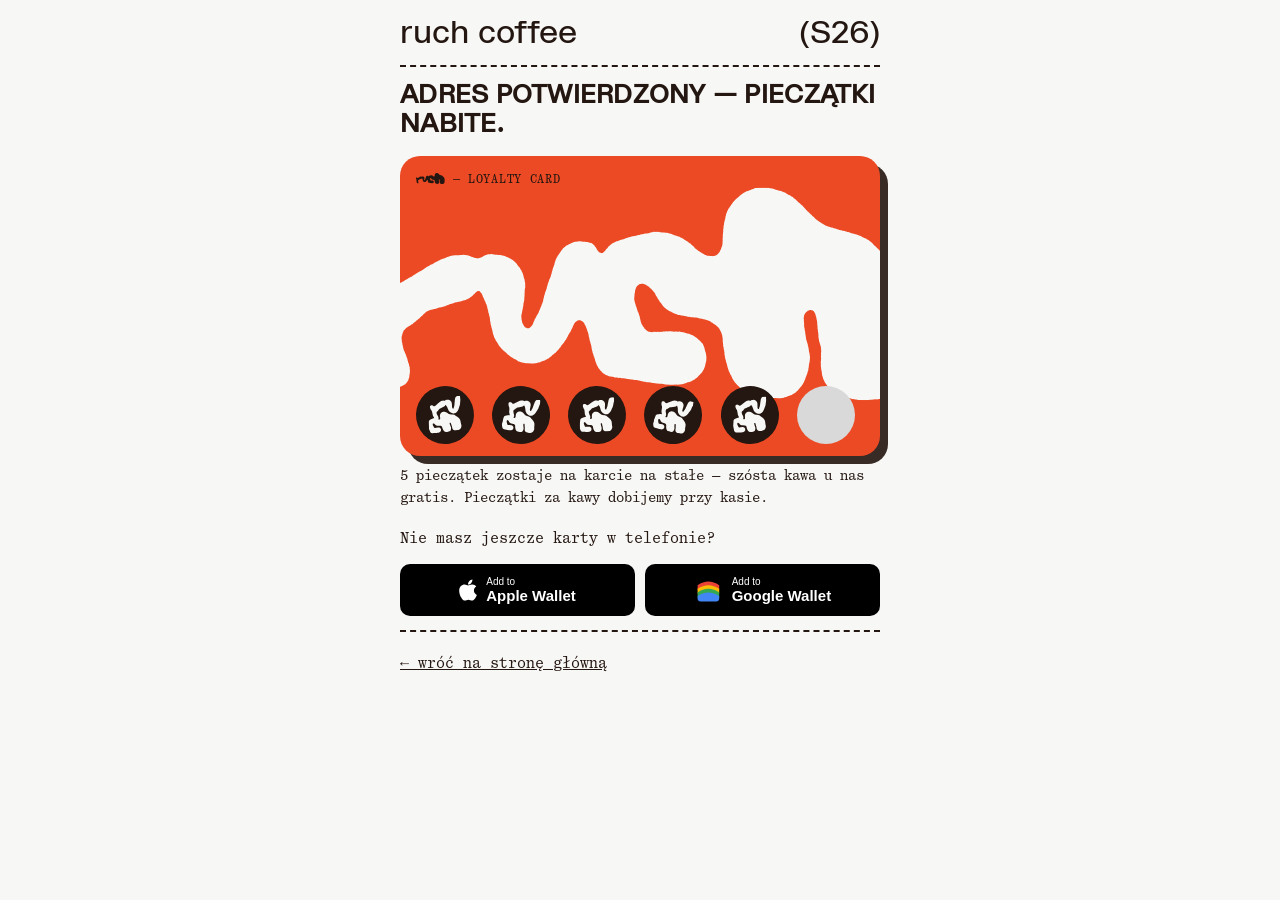
==== potwierdzenie.html @ 8e67c1f6 "Przeprojektowany lejek: karta do portfela od ręki, mail za pieczątki jako krok 2 - pasek małymi lite" ====
<!doctype html>
<html lang="pl">
<head>
  <meta charset="utf-8">
  <meta name="viewport" content="width=device-width, initial-scale=1">
  <title>Karta gotowa — dodaj do portfela · ruch</title>
  <meta name="description" content="Adres potwierdzony. Dodaj kartę lojalnościową ruch do Apple Wallet albo Google Wallet.">
  <meta name="robots" content="noindex"><!-- strona docelowa z maila, nie do indeksowania -->
  <link rel="icon" type="image/svg+xml" href="assets/favicon.svg">
  <link rel="preload" href="assets/fonts/CinaSans-Medium.woff2" as="font" type="font/woff2" crossorigin>
  <link rel="preload" href="assets/fonts/QuadrantTextMono-Regular.woff2" as="font" type="font/woff2" crossorigin>
  <link rel="stylesheet" href="style.css">
  <script src="app.js" defer></script>
</head>
<body>

  <svg style="display:none" aria-hidden="true"><symbol id="znak-ruch" viewBox="0 0 1080 413"><path fill="currentColor" d="M1080 317.8C1079.9 316.7 1079.8 314.6 1079.8 314.6H1079.9L1079.8 313.5L1079.9 311.2L1079.3 307.1L1079.6 305.6L1079.3 304.4L1079.8 300.5L1079.6 298.5L1079.7 296.6L1079.5 295.6L1079.8 292.8L1079.3 290.0V289.8H1079.4L1079.3 288.8L1079.4 286.4L1078.8 282.3L1079.1 280.9L1078.9 279.6L1079.3 275.8L1079.1 273.8L1079.2 271.9L1079.0 270.8L1079.3 268.0L1078.8 265.2V265.0H1078.9L1078.8 264.0L1078.9 261.7L1078.3 257.6L1078.6 256.1L1078.4 254.9C1078.5 253.6 1078.6 252.3 1078.8 251.0L1078.5 249.0L1078.6 247.1L1078.3 246.0L1078.6 243.2L1078.0 240.4V240.3H1078.1L1078.0 239.2L1077.9 236.8L1077.1 232.7L1077.3 231.2L1076.9 230.0C1076.9 228.7 1076.9 227.3 1076.9 226.0L1076.3 224.0C1076.3 223.3 1076.2 222.7 1076.2 222.1L1075.7 221.0C1075.6 220.1 1075.5 219.1 1075.4 218.1C1075.0 217.2 1074.6 216.4 1074.2 215.5L1073.8 214.2C1073.6 213.5 1073.4 212.7 1073.2 211.9C1072.5 210.6 1071.8 209.3 1071.1 208.2L1070.8 206.7L1070.1 205.6L1069.0 201.9L1068.0 200.1L1067.4 198.4L1066.7 197.5L1065.9 194.8L1064.3 192.4L1064.2 192.2L1064.3 192.2L1063.8 191.3L1062.8 189.1L1060.5 185.7L1060.1 184.2L1059.2 183.2C1058.8 182.0 1058.3 180.8 1057.8 179.5L1056.6 177.9L1055.7 176.1L1054.9 175.4L1053.7 172.7C1053.2 172.2 1052.8 171.9 1052.4 171.6L1051.3 170.6L1051.2 170.5L1051.3 170.4L1050.6 169.7L1049.1 167.8L1046.0 165.1L1045.3 163.8L1044.3 163.0L1042.0 159.8L1040.5 158.4L1039.3 156.9L1038.4 156.3L1036.8 154.0L1034.4 152.1L1033.6 151.4L1032.1 149.7L1028.8 147.1L1028.0 145.9L1026.9 145.2L1024.5 142.1L1022.9 140.8L1021.6 139.4L1020.7 138.9L1019.0 136.6L1016.6 135.1L1016.4 134.9L1016.5 134.8L1015.7 134.2L1014.0 132.5C1012.9 131.7 1011.9 130.9 1010.8 130.1L1010.0 128.9L1009.0 128.2L1006.7 125.1L1005.2 123.7L1004.1 122.3L1003.2 121.7L1001.6 119.3L999.3 117.6L999.2 117.4L998.5 116.7L997.0 114.9L993.7 112.3L992.9 111.0L991.8 110.3C991.0 109.2 990.1 108.2 989.2 107.2C988.7 106.8 988.1 106.4 987.5 106.0L986.1 104.6C985.8 104.5 985.5 104.3 985.1 104.2L983.0 102.1L980.2 100.7L979.2 100.2C978.5 99.7 977.9 99.2 977.2 98.8L973.2 97.4C972.8 97.1 972.4 96.8 972.0 96.5L970.7 96.2C969.6 95.5 968.4 94.8 967.3 94.2L965.3 93.6L963.6 92.7L962.5 92.5L960.0 91.2C959.0 91.1 958.1 90.9 957.1 90.7L956.9 90.7V90.6L956.0 90.3L953.7 89.5C952.4 89.2 951.0 89.0 949.6 88.8L948.3 88.1L947.0 87.9L943.4 86.4L941.4 86.0L939.7 85.4H938.6L936.0 84.2L933.1 83.9H933.0L933.0 83.8L932.0 83.6L929.7 82.9L925.7 82.4L924.3 81.6L923.1 81.5L919.5 80.0L917.6 79.6L915.8 79.0L914.8 78.9L912.3 77.7C911.3 77.5 910.4 77.4 909.5 77.3L909.3 77.2L909.4 77.1L908.4 76.8L906.2 76.0L902.3 75.1L901.0 74.3L899.8 74.0C898.8 73.4 897.5 72.6 896.7 72.1L895.0 71.3L893.5 70.2L892.5 69.9C891.8 69.3 891.1 68.8 890.4 68.2L887.9 67.0L887.8 66.9L887.9 66.8L887.0 66.3L885.2 64.9L881.7 62.7L880.8 61.6L879.8 61.0L877.2 58.1L875.7 56.9C875.3 56.4 874.8 56.0 874.4 55.5L873.5 55.0L871.8 52.8L869.5 51.2L869.4 51.0L869.5 50.9L868.7 50.3L867.1 48.6L863.9 46.0L863.1 44.7L862.1 44.0L859.8 40.9L858.2 39.5L857.1 38.1L856.1 37.5L854.5 35.2L852.1 33.5L852.0 33.4L852.1 33.3L851.3 32.7C850.7 32.1 850.2 31.5 849.7 30.9L846.3 28.5L845.4 27.2C845.1 27.0 844.7 26.8 844.3 26.5L841.7 23.6L840.0 22.4C839.6 21.9 839.1 21.5 838.6 21.1L837.6 20.6L835.6 18.5C834.7 18.1 833.8 17.6 832.9 17.3L832.8 17.2L832.9 17.1L831.9 16.6L830.0 15.1C828.7 14.5 827.4 13.9 826.1 13.4L824.9 12.4L823.6 12.0C822.6 11.3 821.5 10.4 820.3 9.8L818.3 9.2L816.6 8.3L815.4 8.1C814.6 7.5 813.7 7.2 812.8 6.8L809.9 6.4L809.7 6.4V6.3L808.7 6.0L808.1 5.9L807.8 5.8H807.8L806.8 5.3L802.6 4.4L801.3 3.6C800.9 3.6 800.4 3.5 800.0 3.5L796.3 2.0C795.6 1.9 794.9 1.7 794.2 1.7L792.4 1.2L791.2 1.2L788.5 0.3C787.5 0.3 786.5 0.4 785.5 0.5H785.3V0.3H784.3L781.9 0C780.4 0.1 779.0 0.3 777.6 0.4L776.1 0.1L774.8 0.3L770.8 0.1L768.7 0.5C768.1 0.5 767.4 0.6 766.8 0.6L765.7 1.1L762.8 1.1C761.9 1.5 761.0 1.9 760.1 2.3L759.9 2.4V2.3L758.8 2.6L756.5 3.1C755.2 3.7 753.9 4.4 752.6 5.1L751.1 5.2C750.7 5.5 750.3 5.7 750.0 6.0L746.2 7.2C745.5 7.5 744.9 7.8 744.3 8.2L742.6 9.0L741.7 9.8L739.0 10.9L736.9 13.0L736.7 13.1L736.7 13.0L735.8 13.6L733.8 14.9L730.9 18.0L729.5 18.7C729.2 19.1 728.9 19.4 728.7 19.8L725.5 22.2L724.1 23.7L722.7 25.0L722.1 26.1L719.9 27.9C719.4 28.7 719.0 29.6 718.5 30.5L718.4 30.6L718.3 30.5L717.7 31.4L716.2 33.2L714.1 36.9C713.7 37.2 713.4 37.6 713.0 38.0L712.5 39.2C711.6 40.3 710.8 41.4 710.0 42.5C709.7 43.1 709.5 43.8 709.3 44.5C708.9 45.0 708.6 45.6 708.3 46.2L708.1 47.3C707.6 48.2 707.1 49.0 706.7 49.9C706.6 50.8 706.3 51.8 706.2 52.8L706.2 53.0L706.1 52.9L705.8 54.0C705.6 54.7 705.3 55.5 705.1 56.3C704.9 57.7 704.7 59.1 704.6 60.5L703.9 61.8V63.1C703.5 64.4 703.1 65.6 702.7 66.9L702.5 68.9L702.1 70.8L702.2 71.9L701.3 74.5L701.4 77.4V77.6L701.2 77.6L701.2 78.6L700.7 80.9L700.6 82.9V83.9C700.6 84.7 700.6 84.9 700.7 85.2L700.3 86.7L700.4 88.0L699.8 91.8L699.9 93.8L699.7 95.7L699.9 96.8L699.4 99.5L699.7 102.2V102.4H699.6V103.4L699.3 105.7C699.3 107.0 699.4 108.4 699.3 109.7L698.8 111.0V112.2C698.3 113.4 697.9 114.5 697.4 115.7L697.0 117.5C696.8 118.0 696.6 118.6 696.3 119.1L696.1 120.1C695.7 120.8 695.2 121.6 694.7 122.2C694.4 123.0 694.2 123.9 693.8 124.6L693.7 124.8L693.6 124.7L693.1 125.5C692.7 126.0 692.3 126.6 691.8 127.1C691.0 128.0 690.4 129.1 689.4 130.0L688.2 130.5C688.0 130.8 687.7 131.1 687.4 131.3L685.7 132.0C685.5 132.0 685.1 132.2 685.0 132.2C684.9 132.3 684.8 132.2 684.5 132.3L682.8 132.8C682.2 132.9 681.6 132.9 681.1 132.9L680.2 133.2C679.3 133.1 678.5 132.9 677.7 132.8C676.9 133.0 676.0 133.0 675.1 133.0L671.9 132.3C670.6 132.1 669.3 132.0 668.1 131.7L666.9 130.9L665.7 130.7C664.6 130.0 663.6 129.4 662.6 128.7L660.8 127.9C660.3 127.6 659.8 127.2 659.3 126.9L658.3 126.6C657.6 126.0 656.9 125.4 656.2 124.8C655.4 124.5 654.6 124.1 653.7 123.7L653.6 123.6L653.7 123.5L652.8 123.0C652.2 122.5 651.6 122.0 651.1 121.5C649.9 120.9 648.8 120.1 647.7 119.4C647.4 119.0 647.1 118.6 646.8 118.2L645.7 117.6C644.9 116.6 644.2 115.6 643.4 114.6L641.8 113.3L640.5 111.9L639.5 111.3L637.7 109.1C636.8 108.6 636.0 108.1 635.1 107.6L634.9 107.5L635.0 107.4L634.1 106.9L632.3 105.3C631.0 104.6 629.8 104.0 628.5 103.4L627.4 102.3C627.0 102.1 626.7 101.9 626.2 101.8L623.1 99.4C622.5 99.0 621.8 98.7 621.2 98.5L619.6 97.5L618.5 97.2C617.7 96.6 616.9 96.1 616.1 95.6L613.2 94.9L613.1 94.8L613.1 94.7L612.1 94.3L609.9 93.4C608.6 93.0 607.2 92.6 605.8 92.4L604.5 91.6L603.2 91.4C602.0 90.8 600.8 90.3 599.6 89.8L597.6 89.4C597.0 89.2 596.3 89.0 595.7 88.8H594.6L591.9 87.7H589.0L588.8 87.7V87.6L587.8 87.5C587.0 87.3 586.2 87.1 585.4 87.0H581.2C580.7 86.8 580.2 86.6 579.8 86.5L578.4 86.6C577.1 86.4 575.9 86.1 574.5 85.9L572.5 86.0L570.5 85.8C570.2 85.8 569.8 86.0 569.4 86.0L566.6 85.7C566.0 85.8 565.8 85.9 565.0 86.0C564.8 86.0 564.6 86.1 564.4 86.2L564.0 86.3L563.4 86.5H563.2L563.2 86.5L562.2 86.8L559.9 87.1L556.0 88.5L554.5 88.5L553.3 89.0L549.4 89.2L547.5 89.8L545.6 90.0L544.6 90.5L541.8 90.6L539.2 91.7H539.0L539.0 91.6L538.0 91.9L535.7 92.3L531.8 93.7H530.2L529.1 94.2L525.2 94.6L523.2 95.2L521.4 95.5L520.4 96.0L517.6 96.3L514.9 97.5L514.8 97.6V97.5L513.8 97.8L511.5 98.4C510.2 98.9 508.9 99.5 507.6 100.1L506.2 100.2L505.0 100.8L501.1 101.6L499.3 102.5L497.4 103.0L496.5 103.6C495.6 103.8 494.7 104.1 493.7 104.3L491.3 105.8L491.1 105.9L491.1 105.8L490.1 106.3L488.0 107.2C487.3 107.5 486.8 107.8 486.1 108.3C485.5 108.8 484.8 109.2 484.2 109.7L482.7 110.4C482.3 110.7 482.1 111.1 481.8 111.5C480.6 112.3 479.5 113.2 478.5 114.0L477.3 115.8L475.9 117.1L475.4 118.1L473.4 119.9C472.9 120.7 472.5 121.6 472.0 122.3L471.9 122.4L471.8 122.3L471.2 123.1C470.7 123.6 470.1 124.0 469.6 124.5C468.8 125.3 467.9 126.1 467.0 126.8C466.6 126.9 466.2 126.8 465.8 126.8C465.6 126.9 465.3 127.2 465.0 127.3C464.5 127.2 464.0 127.2 463.6 127.1C463.1 126.9 462.7 126.7 462.2 126.6C461.7 126.5 461.2 126.3 460.7 126.2C460.4 126.0 460.4 126.0 460.4 125.9C460.4 125.9 460.1 125.6 460.0 125.5C459.7 125.4 459.4 125.2 459.2 125.1C458.7 124.4 458.4 123.7 458.0 123.0C457.4 122.4 456.8 121.7 456.2 121.0L456.1 120.9L456.2 120.8L455.6 120.0L454.6 117.9C453.7 116.8 452.9 115.7 451.9 114.6C451.7 114.1 451.5 113.6 451.2 113.1C450.8 112.8 450.5 112.4 450.1 112.1C449.3 111.0 448.3 109.8 447.0 108.8C446.3 108.3 445.5 108.1 444.7 107.8C444.0 107.4 443.3 107.2 442.6 107.0C442.2 106.9 441.9 106.9 441.5 106.9L438.8 105.9C437.9 105.8 436.9 105.8 435.9 105.8H435.7L435.7 105.6L434.7 105.5L432.3 105.0L428.0 105.1C427.5 104.9 427.0 104.8 426.5 104.7L425.2 104.9C423.9 104.7 422.5 104.5 421.2 104.4L419.1 104.7C418.4 104.6 417.7 104.7 417.1 104.7L416.0 105.1C415.0 105.1 414.0 105.1 413.0 105.2L410.2 106.3L410.0 106.4L410.0 106.3C409.6 106.4 409.3 106.6 409.0 106.7L406.6 107.4C405.3 108.0 404.1 108.8 402.8 109.6C402.3 109.7 401.8 109.8 401.3 110.0L400.2 110.8C398.9 111.3 397.7 111.9 396.5 112.6L394.9 114.0C394.3 114.3 393.8 114.7 393.3 115.1L392.6 116.0C391.7 116.6 390.9 117.1 390.1 117.7L388.4 120.2L388.3 120.3L388.2 120.3C388.0 120.5 387.8 120.9 387.6 121.2L386.0 123.0C385.2 124.2 384.5 125.4 383.9 126.7L382.7 127.8C382.6 128.2 382.4 128.6 382.2 129.0L379.8 132.1C379.5 132.8 379.2 133.4 378.9 134.0C378.5 134.6 378.2 135.1 377.8 135.7L377.6 136.8C377.0 137.6 376.5 138.4 376.0 139.2C375.7 140.1 375.5 141.1 375.3 142.1L375.2 142.3L375.1 142.2L374.8 143.2L373.9 145.4C373.6 146.8 373.3 148.2 373.1 149.6L372.3 150.9L372.2 152.1L370.6 155.7L370.2 157.7L369.5 159.5L369.5 160.6L368.3 163.1L368.0 165.9L367.9 166.1L367.8 166.0L367.6 167.0L366.8 169.2C366.5 170.5 366.3 171.8 366.0 173.1L365.1 174.4L364.9 175.6L363.1 179.1L362.6 181.1L361.8 182.8L361.7 183.9L360.4 186.4L360.0 189.2L359.9 189.4L359.8 189.4L359.5 190.4L358.7 192.6L358.0 196.7L357.2 198.0L357.1 199.2L355.5 202.8L355.1 204.8L354.4 206.5L354.4 207.6L353.2 210.2L352.9 213.0L352.8 213.2H352.7L352.5 214.2L351.8 216.4L351.2 220.5L350.5 221.8L350.4 223.1C349.9 224.3 349.4 225.4 348.8 226.5C348.7 227.1 348.5 227.8 348.3 228.4L347.6 230.0L347.4 231.1C347.0 231.9 346.5 232.6 346.0 233.4L345.3 236.1L345.2 236.3L345.1 236.2L344.8 237.2L343.7 239.2L342.4 243.1L341.4 244.2L341.0 245.4L338.8 248.6L338.0 250.4L337.0 252.0L336.8 253.1L335.1 255.4L334.2 258.1L334.2 258.3L334.1 258.3L333.7 259.2L333.1 260.3C333.0 260.4 332.9 260.6 332.8 261.0L332.5 261.5C332.2 262.7 331.9 264.0 331.4 265.2C331.1 265.6 330.8 265.9 330.5 266.2L330.1 267.3C329.3 268.2 328.5 269.1 327.6 269.8C327.3 270.3 326.9 270.6 326.5 271.0C326.1 271.4 325.7 271.6 325.3 271.8C325.1 272.0 324.9 272.3 324.7 272.4L323.7 272.7H322.7C322.5 272.9 322.2 272.8 321.9 273.0C321.6 273.1 321.3 273.1 320.9 273.1H320.8L320.8 273.0C320.6 272.9 320.3 273.0 320.1 272.9C319.6 272.6 319.0 272.5 318.6 272.0C317.5 271.6 316.5 271.0 315.5 270.3L314.9 269.0L314.0 268.3L313.1 266.7L312.7 265.9L312.6 265.8V265.7L312.5 265.3L311.6 263.7C311.4 263.2 311.3 262.6 311.1 262.1L310.6 261.3C310.4 260.4 310.4 259.6 310.4 258.7C310.0 257.9 309.7 257.1 309.5 256.3V256.1L309.6 256.1L309.4 255.2C309.3 254.4 309.4 253.7 309.4 253.0C309.2 251.7 309.0 250.4 308.9 249.1C309.1 248.6 309.2 248.2 309.4 247.7L309.3 246.5C309.6 245.3 309.9 244.1 310.3 242.9C310.4 242.2 310.4 241.6 310.5 240.9L311.0 239.2L310.9 238.1L311.9 235.5L312.0 232.6L312.1 232.5H312.2L312.3 231.5L312.9 229.2L313.2 225.0C313.4 224.5 313.6 224.1 313.8 223.6V222.3C314.1 221.0 314.4 219.7 314.7 218.4C314.8 217.7 314.7 217.0 314.7 216.3L315.0 214.4L314.8 213.3L315.4 210.6L315.2 207.8V207.7H315.3V206.6L315.6 204.3L315.5 200.3L315.9 198.9L315.8 197.5C316.1 196.2 316.5 194.9 316.7 193.6L316.5 191.5L316.7 189.5C316.6 189.2 316.5 188.8 316.4 188.4L316.6 185.5C316.4 184.6 316.2 183.6 315.8 182.6V182.5L315.9 182.4L315.7 181.4L315.4 179.0C315.0 177.6 314.4 176.3 313.9 175.0L313.8 173.4L313.3 172.2L312.4 168.3C312.1 167.6 311.9 167.0 311.5 166.4L310.9 164.5L310.2 163.6C309.9 162.7 309.7 161.7 309.3 160.8L307.5 158.5L307.4 158.3L307.5 158.3L306.9 157.4C306.6 156.7 306.1 156.0 305.7 155.3C304.7 154.2 303.8 153.1 302.8 152.1L302.1 150.7L301.1 149.8C300.4 148.7 299.7 147.6 298.8 146.5L297.2 145.1C296.8 144.6 296.4 144.1 295.9 143.6L294.9 143.1L292.9 140.9C292.1 140.4 291.1 139.9 290.2 139.6L290.0 139.5L290.1 139.4L289.2 138.8L287.2 137.4L283.1 135.9C282.7 135.5 282.3 135.2 281.9 134.9L280.5 134.6L276.9 132.7L274.7 132.4L272.8 131.8H271.7C270.7 131.4 269.9 131.2 269.0 130.9H266.1H265.9V130.8L264.9 130.7L262.6 130.2C261.2 130.2 259.8 130.2 258.4 130.2L257.0 129.7L255.6 129.8C254.3 129.5 253.0 129.3 251.6 129.1C250.9 129.1 250.2 129.2 249.5 129.3C248.8 129.2 248.2 129.2 247.5 129.2L246.4 129.6C245.3 129.6 244.3 129.6 243.3 129.7C242.3 130.0 241.3 130.5 240.4 130.9L240.2 131L240.2 130.9L239.1 131.4C238.3 131.6 237.5 131.9 236.8 132.3C235.5 133.1 234.4 133.9 233.3 134.7L231.9 135.0L230.9 135.8C229.7 136.1 228.6 136.4 227.5 136.6C227.0 136.8 226.4 137.0 225.9 137.1C225.4 137.2 224.9 137.2 224.4 137.1C224.1 137.2 223.8 137.3 223.5 137.4C222.8 137.2 222.0 136.9 221.3 136.7C220.5 136.7 219.6 136.6 218.7 136.5L218.6 136.4V136.3L217.7 136.1L215.6 135.2L211.7 134.1L210.4 133.2L209.1 133.0C207.8 132.4 206.6 131.8 205.1 131.3C204.4 131.2 203.6 131.2 202.9 131.2L201.0 130.9L199.8 131.0L197.0 130.4L194.1 130.8L192.9 130.8L190.5 130.7C189.1 130.9 187.7 131.1 186.3 131.3L184.8 131.1L183.6 131.4C182.2 131.3 180.9 131.3 179.6 131.3L177.5 131.7L175.6 131.9L174.5 132.3C174.0 132.3 173.7 132.3 172.9 132.4L171.5 132.6L168.9 133.9L168.7 134.0L168.6 133.9L167.7 134.2L165.4 134.9C164.1 135.6 162.9 136.1 161.6 136.8L160.1 137.0L159.0 137.7C157.7 138.0 156.5 138.4 155.2 138.7L153.4 139.7L151.6 140.3L150.7 141.0L148.0 141.8C147.2 142.4 146.4 142.9 145.6 143.5L145.5 143.6L145.4 143.5L144.5 144.0L142.4 145.0C141.2 145.8 140.1 146.6 138.9 147.4L137.5 147.8L136.5 148.6L132.9 150.0L131.2 151.2L129.5 152.0L128.7 152.7L126.0 153.8L123.8 155.6L123.7 155.7L123.6 155.6L122.8 156.2L120.7 157.4L117.5 160.0L116.1 160.4L115.1 161.3L111.6 162.9L109.9 164.0L108.3 164.9L107.5 165.7L104.9 166.7L102.8 168.6L102.6 168.7L102.5 168.6L101.7 169.2L99.7 170.3L96.4 172.8L95.0 173.2L94.0 174.1L90.4 175.7L88.7 176.8L87.1 177.7L86.3 178.5L83.7 179.5L81.6 181.3L81.5 181.4L81.4 181.3L80.6 181.9C79.9 182.2 79.2 182.5 78.5 182.8C77.5 183.5 76.3 184.2 75.2 184.8C74.7 184.9 74.3 185.0 73.8 185.0L72.8 185.6C71.6 185.7 70.4 185.8 69.2 185.9C68.7 186.0 68.1 186.1 67.5 186.2C66.9 186.3 66.3 186.2 65.7 186.1C65.4 186.2 65.1 186.3 64.8 186.4C64.0 186.2 63.2 186.1 62.4 185.8C61.6 185.8 60.8 185.9 60.0 185.7L59.9 185.7L59.1 185.3C58.4 185.1 57.9 184.7 57.3 184.4C56.7 184.2 56.1 183.9 55.6 183.6C55.0 183.4 54.4 183.1 53.9 182.8L53.0 181.6C52.7 181.5 52.3 181.3 52.0 181.1C51.1 180.1 50.4 179.1 49.6 178.2L48.0 176.9L46.8 175.5L45.8 174.9C45.2 174.1 44.6 173.4 44.0 172.7C43.1 172.1 42.2 171.6 41.4 171.1L41.2 171.0L41.3 170.9L40.3 170.3C39.7 169.8 39.0 169.3 38.3 168.8C36.9 168.2 35.4 167.7 34.0 167.3C33.5 167.0 33.0 166.7 32.6 166.5L31.2 166.3C29.9 165.9 28.7 165.4 27.3 165.0C26.6 165.0 25.8 164.9 25.1 164.9L23.1 164.5L21.9 164.8C20.9 164.6 19.9 164.5 18.8 164.5C17.8 164.7 16.8 165.1 15.8 165.5L15.6 165.5V165.4L14.5 165.8C13.6 166.0 12.7 166.3 11.9 166.7C10.5 167.5 9.2 168.5 8.2 169.7C7.7 169.9 7.2 170.2 6.7 170.5C6.5 170.9 6.2 171.3 5.9 171.8C4.9 172.8 3.9 173.9 3.1 175.2C2.8 175.9 2.6 176.6 2.3 177.3C2.0 177.9 1.8 178.6 1.5 179.2C1.4 179.6 1.4 180.0 1.4 180.4C1.0 181.3 0.6 182.3 0.3 183.2C0.3 184.3 0.3 185.3 0.4 186.3V186.5H0.2V187.6L0 190.0C0.1 191.5 0.3 192.9 0.6 194.3L0.3 195.8L0.7 197.1C0.6 198.4 0.7 199.8 0.7 201.1L1.2 203.2L1.4 205.1L1.9 206.1C1.9 207.1 2.0 208.0 2.1 209.0L2.7 210.3L3.0 211.0L3.1 211.3L3.2 211.3C3.2 211.3 3.2 211.3 3.2 211.3C3.2 211.3 3.2 211.3 3.2 211.3V211.5L3.1 211.5L3.4 212.6C3.5 213.4 3.6 214.2 3.7 215.0C4.2 216.4 4.7 217.7 5.3 219.1L5.4 220.6L6.1 221.7C6.3 223.0 6.6 224.4 6.9 225.6L7.8 227.5L8.4 229.3L9.1 230.2L9.8 232.9L11.3 235.3L11.4 235.5L11.2 235.5L11.7 236.4L12.5 238.6C13.2 239.8 13.8 241.0 14.4 242.1L14.5 243.6L15.1 244.7C15.3 245.9 15.5 247.1 15.6 248.4C15.8 249.0 16.0 249.6 16.2 250.2C16.2 250.8 16.3 251.3 16.3 251.9L16.7 252.9L16.6 255.7L17.4 258.3V258.5H17.3L17.5 259.5C17.5 260.3 17.5 261.0 17.5 261.8C17.7 263.1 18.0 264.5 18.2 265.8L17.9 267.2L18.1 268.5C18.0 269.7 17.8 271.0 17.7 272.3L17.8 274.3L17.6 276.1L17.9 277.2L17.4 279.9L17.8 282.8V282.9H17.7L17.8 284.0L17.6 286.3L18.1 290.4L17.7 291.9L17.9 293.1L17.5 297.1L17.7 299.1L17.6 301.0L17.9 302.1C17.8 303.0 17.7 304.0 17.7 304.9C17.9 305.9 18.1 306.8 18.4 307.8V307.9H18.3L18.5 309.0L18.6 311.4C19.0 312.7 19.4 314.1 19.8 315.4C19.8 315.9 19.8 316.5 19.8 317.0L20.3 318.2C20.4 319.5 20.5 320.9 20.8 322.2L21.5 324.1L21.9 326.0L22.1 326.3C22.2 326.7 22.2 326.6 22.3 326.7L22.6 327.1C22.8 328.0 23.0 328.8 23.1 329.7C23.6 330.5 24.1 331.3 24.5 332.1L24.5 332.3L24.4 332.3L24.8 333.3C25.0 334.0 25.1 334.7 25.3 335.5C25.8 336.7 26.3 338.0 26.8 339.2V340.7L27.3 341.9L27.6 345.8L28.3 347.7L28.6 349.6L29.1 350.6C29.2 351.5 29.3 352.5 29.4 353.4C29.8 354.3 30.6 356.3 30.6 356.3L31.1 357.3C31.3 358.0 31.5 358.8 31.8 359.6C32.5 360.9 33.2 362.1 34.0 363.3C34.1 363.8 34.2 364.3 34.4 364.9L35.2 365.9C35.7 367.2 36.3 368.4 37.0 369.6L38.4 371.3C38.8 371.9 39.2 372.4 39.6 372.9L40.5 373.6C41.1 374.4 41.6 375.2 42.3 376.0L44.8 377.6L45.0 377.8L44.9 377.9C45.2 378.1 45.5 378.3 45.8 378.5L47.7 380.0C49.0 380.8 50.4 381.3 51.7 381.9C52.1 382.2 52.5 382.6 52.9 382.9L54.2 383.3C55.4 384.0 56.5 384.7 57.8 385.3L59.9 385.9C60.6 386.1 61.2 386.3 61.9 386.5H63.1C64.0 386.9 65.0 387.0 66.0 387.2C67.1 387.2 68.1 387.1 69.1 386.9H69.3L70.5 386.8C71.4 386.9 72.2 386.8 73.1 386.6C74.6 386.1 76.0 385.7 77.3 384.8L79.0 384.5C79.4 384.3 79.7 383.9 80.1 383.6C81.4 383.0 82.8 382.4 83.9 381.5L85.5 379.8C86.0 379.3 86.4 378.7 86.9 378.2L87.4 377.1C87.7 376.7 88.1 376.3 88.5 375.9L89.4 374.7L90.3 371.7L90.4 371.5L90.7 370.5L91.6 368.1C92.0 366.6 91.8 365.2 91.9 363.7L92.5 362.2L92.5 360.9L93.1 356.8C93.0 356.1 93.0 355.4 92.9 354.7V352.7L92.5 351.6C92.5 350.7 92.6 349.7 92.6 348.7L91.5 345.9L91.5 345.7L91.3 344.7C91.2 343.9 91.1 343.1 90.9 342.3L89.3 338.4C89.3 337.9 89.2 337.4 89.2 336.9L88.5 335.7L87.8 331.8L87.0 330.0L86.5 328.2L85.9 327.2L85.3 324.5L83.8 322.0L83.8 321.8L83.5 320.9L82.8 318.7C82.2 317.5 81.5 316.2 80.9 315.0L80.8 313.5L80.2 312.4C80.0 311.2 79.8 309.9 79.7 308.7L79.0 306.8L78.7 305.1L78.3 304.1L78.2 301.4C77.9 300.6 77.5 299.7 77.3 298.9V298.7L77.3 297.7L77.2 295.5C76.8 294.2 76.9 292.9 76.7 291.6L77.1 290.3C77.0 289.9 76.9 289.5 76.9 289.1L78.1 285.7C78.2 285.0 78.1 284.4 78.4 283.8L79.1 282.2L79.2 281.2L79.8 280.0C80.0 279.7 80.2 279.2 80.3 279.2C80.5 278.5 80.9 277.7 81.2 276.9L82.0 276.2C82.4 275.7 83.0 275.2 83.5 274.7C84.3 273.8 85.2 272.8 86.1 271.9L87.4 271.3L88.3 270.5L91.7 268.8L93.4 267.6L95.0 266.7L95.8 265.9C96.7 265.5 97.5 265.0 98.4 264.6C99.1 263.9 99.8 263.2 100.5 262.4L100.6 262.3C100.6 262.3 100.9 262.2 100.9 262.2L101.3 261.8C102.0 261.4 102.7 261.0 103.4 260.5C104.4 259.4 105.3 258.4 106.3 257.4L107.7 256.7L108.5 255.6L111.7 253.3L113.0 251.8L114.5 250.7L115.1 249.8L117.4 248.2L119.1 246.0L119.2 245.9L119.3 246.0L120.0 245.3C120.6 244.8 121.2 244.3 121.8 243.9C122.7 242.9 123.6 242.0 124.6 241.1L126.0 240.6L126.8 239.8C128.0 239.3 129.1 238.8 130.2 238.5C130.8 238.2 131.3 237.9 131.9 237.6L132.7 237.4C132.9 237.3 133.2 237.3 133.3 237.3C133.2 237.2 133.5 237.1 133.6 237.1L134.1 236.9L137.0 236.7L139.7 235.7L140.9 235.4L143.2 235.0L147.1 233.5L148.6 233.4L149.8 232.9L153.7 232.3L155.6 231.6L157.4 231.2L158.4 230.6L161.2 230.2L163.7 228.8L163.9 228.8V228.9L164.9 228.5L167.1 227.8L170.9 226.0L172.4 225.9L173.5 225.3L177.3 224.5L179.1 223.7L181.0 223.2L181.9 222.7L183.2 222.4C183.2 222.4 183.3 222.5 183.3 222.5L184.2 222.5C185.1 222.2 186.0 221.9 187.0 221.6L187.1 221.5V221.7L188.2 221.4L190.6 221.0C191.9 220.5 193.3 220.1 194.6 219.5L196.1 219.4L197.3 218.8C198.6 218.5 199.9 218.2 201.2 217.9L203.1 216.9C203.7 216.7 204.3 216.5 205.0 216.2L205.9 215.5L208.6 214.5C209.4 213.8 210.2 213.2 210.9 212.5L211.0 212.4H211.1L211.1 212.5L212.0 211.8C212.7 211.3 213.4 210.9 214.0 210.4C215.1 209.3 216.0 208.2 216.9 207.1L218.2 206.3C218.5 205.9 218.8 205.5 219.0 205.2L220.5 203.8C221 203.3 221.4 203.1 221.8 202.7C222.2 202.3 222.6 201.9 223.0 201.5C223.4 201.3 223.8 201.1 224.2 201.0C224.4 200.7 224.5 200.6 224.7 200.5C225.3 200.4 225.8 200.6 226.2 200.8C226.7 200.7 227.2 200.7 227.9 200.9L228.0 201.0L228.5 201.5C229.0 201.9 229.4 202.4 229.8 202.9C230.6 203.7 231.4 204.6 232.2 205.7L232.5 207.1L233.3 208.1L234.5 211.7L235.5 213.4L236.2 215.1L236.9 216.0C237.1 216.9 237.3 217.8 237.5 218.7L239.0 221.0L239.1 221.2L239.0 221.2L239.4 222.2L240.1 224.3C240.8 225.5 241.4 226.7 241.9 227.9L242.0 229.4L242.6 230.5L243.2 234.3C243.5 234.9 243.7 235.5 243.9 236.1L244.2 238.0L244.7 238.9L244.9 241.7C245.3 242.5 245.7 243.4 246.0 244.3V244.4L245.9 244.5L246.2 245.5L246.5 247.7L247.8 251.6L247.7 253.1L248.2 254.3L248.4 258.2L248.9 260.1L249.1 262.0L249.5 263.0L249.6 265.8L250.6 268.5V268.7L250.5 268.7L250.8 269.7L251.2 272.1L252.6 276.0L252.6 277.5L253.2 278.7L253.8 282.7C254.0 283.3 254.2 283.9 254.5 284.6L255.0 286.4L255.7 287.4L256.3 290.2C256.8 291.1 257.2 291.9 257.8 292.7L257.9 292.9L257.8 292.9L258.3 293.8L259.3 296.0C260.2 297.2 260.9 298.4 261.7 299.6L262.3 301.0L263.2 301.9L265.0 305.6C265.4 306.1 265.8 306.7 266.3 307.2L267.4 308.8L268.3 309.5L269.8 311.9L272.1 313.8L272.2 313.9L272.1 314.0C272.4 314.2 272.6 314.5 272.9 314.7L274.6 316.4L278.0 318.9L278.9 320.2L280.0 320.9C280.8 321.9 281.8 322.8 282.7 323.8L284.5 324.9L285.9 326.1L286.9 326.6L288.9 328.6C289.8 329.1 290.6 329.6 291.5 329.9L291.7 330.0L291.6 330.1L292.6 330.6L294.5 331.9L298.3 333.7L299.4 334.7L300.6 335.2L302.1 336.5L302.7 336.9C302.9 337.0 303.2 337.1 303.4 337.2L304.3 337.6L306.3 338.1L308.1 338.8H309.3L311.9 340.0C312.9 340.1 313.9 340.0 314.9 340.1L315.1 340.1V340.2L316.1 340.3C316.9 340.5 317.7 340.7 318.5 340.8C320.0 340.8 321.4 340.8 322.8 340.8L324.3 341.2L325.6 341.0C326.9 341.3 328.3 341.4 329.6 341.5C330.3 341.4 331.0 341.4 331.7 341.3H333.7L334.8 340.9C335.8 341.0 336.7 340.9 337.7 340.9C338.6 340.6 339.6 340.3 340.5 339.9L340.7 339.8V340.0L341.7 339.6L344.2 339.2L348.0 337.4L349.6 337.1L350.7 336.4C352.0 336.2 353.3 335.7 354.6 335.3C355.2 334.9 355.8 334.6 356.4 334.2L358.2 333.4L359.0 332.7C359.9 332.3 360.8 331.9 361.7 331.5C362.4 330.9 363.2 330.2 363.9 329.5L364.0 329.4H364.0L364.1 329.5L364.9 328.8C365.6 328.4 366.3 328.0 366.9 327.5C367.9 326.5 369.0 325.5 369.9 324.4L371.3 323.8L372.1 322.7C373.2 322.0 374.2 321.2 375.3 320.4C375.8 319.9 376.3 319.4 376.7 318.8L378.1 317.6L378.7 316.6C379.5 316.0 380.2 315.4 381.0 314.8C381.5 314.0 382.0 313.2 382.5 312.4L382.6 312.2L382.7 312.3L383.3 311.4L384.9 309.6L387.1 306.1L388.2 305.1L388.8 303.9C389.7 303.0 390.6 302.0 391.5 301.0L392.5 299.2L393.7 297.7L394.1 296.7L396.0 294.6L397.1 291.9L397.2 291.7L397.3 291.8L397.7 290.9L399.0 288.9L400.6 285.0L401.7 283.9L402.1 282.7L404.4 279.5L405.2 277.6L406.1 276.0L406.4 274.9L408.0 272.6L408.8 269.9L408.9 269.7L409.0 269.8L409.4 268.8C409.8 268.1 410.1 267.4 410.5 266.8C410.9 265.6 411.4 264.4 412.0 263.3C412.4 263.0 412.7 262.6 413.1 262.4L413.6 261.4C414.4 260.6 415.4 259.9 416.3 259.4C416.7 259.0 417.1 258.6 417.5 258.4C418.0 258.1 418.4 258.0 418.9 257.9L419.5 257.4C420.2 257.4 420.9 257.4 421.5 257.6C422.2 257.5 422.9 257.4 423.6 257.5H423.8L423.7 257.7C424.0 257.7 424.2 257.8 424.5 257.9C425.0 258.2 425.6 258.5 426.1 258.9C427.1 259.4 428.1 260.0 429.1 260.8C429.4 261.2 429.6 261.6 429.8 262.0C430.1 262.3 430.4 262.5 430.7 262.8C431.2 263.8 431.7 264.9 432.2 266.0C432.6 266.5 432.9 267.0 433.3 267.5C433.5 268.1 433.7 268.6 433.9 269.1L434.5 270.0C434.7 270.8 434.9 271.7 435.0 272.5C435.5 273.3 435.9 274.1 436.3 274.9L436.3 275.1H436.2L436.5 276.0L437.1 278.4C437.7 279.7 438.3 280.9 438.8 282.1L438.8 283.6L439.4 284.8C439.5 286.0 439.7 287.3 439.8 288.6L440.5 290.5L440.8 292.3L441.2 293.3L441.5 296.1L442.5 298.7L442.6 298.9H442.5L442.8 299.9L443.2 302.2L444.6 306.1V307.5L445.1 308.7L445.5 312.6L446.1 314.5L446.4 316.4L446.9 317.4L447.2 320.2L448.4 322.8L448.4 323.0L448.7 324.0L449.2 326.3C449.7 327.6 450.3 328.9 450.9 330.1L451.0 331.6L451.7 332.8L452.5 336.6C452.8 337.3 453.0 337.9 453.3 338.5L453.9 340.3L454.6 341.3C454.8 342.2 455.0 343.1 455.3 344.0L457.0 346.5L457.0 346.6L456.9 346.7C457.1 347.0 457.3 347.3 457.5 347.6L458.5 349.8L459.9 351.7L461.4 353.3C461.6 353.8 461.9 354.2 462.2 354.7C462.5 355.0 462.9 355.3 463.2 355.5C464.1 356.6 465.0 357.7 465.9 358.7C466.5 359.2 467.1 359.6 467.7 360.0C468.2 360.4 468.7 360.8 469.3 361.2L470.4 361.6C471.1 362.3 471.9 362.9 472.8 363.5C473.7 363.8 474.7 364.1 475.7 364.3L475.9 364.4L475.8 364.5L476.9 364.9C477.6 365.2 478.4 365.5 479.1 365.8C480.6 366.1 482.0 366.4 483.4 366.5C483.9 366.8 484.4 367.0 484.8 367.2H486.2C487.5 367.7 488.8 368.1 490.1 368.4C490.8 368.4 491.5 368.4 492.2 368.4L493.2 368.5L493.7 368.6H493.9C493.9 368.6 494.7 368.6 495.0 368.5L497.7 369.3L500.6 369.1L501.8 369.3L504.1 369.7H508.2L509.6 370.3L510.9 370.2L514.6 371.2L516.6 371.4L518.4 371.8L519.5 371.7L522.2 372.5L525.1 372.4H525.2L525.2 372.6L526.2 372.6L528.5 373.1L532.6 373.2L534.0 373.8H535.3L539.0 375.0L540.9 375.2L542.7 375.7L543.8 375.6L546.5 376.6L549.3 376.7H549.5V376.9L550.5 377.0L552.7 377.6C553.1 377.7 553.3 377.7 553.8 377.7C554.2 377.8 554.4 377.8 554.5 377.8H557.1L558.5 378.2L559.8 378.2L563.5 379.2L565.5 379.3L567.4 379.7L568.5 379.5L571.2 380.3L574.0 380.2H574.2L574.2 380.3L575.2 380.4L577.5 380.8L581.7 380.7L583.1 381.2L584.4 381.1L588.2 382.0H590.3L592.1 382.3L593.3 382.1L596.0 382.7L598.9 382.3H599.1V382.4L600.1 382.4L602.5 382.5C603.9 382.4 605.3 382.2 606.7 382.0L608.2 382.3L609.4 382.1L613.4 382.4L615.5 382.0C616.1 382.0 616.8 382.1 617.4 382.0L618.5 381.6L621.4 381.5L624.2 380.5L624.4 380.4V380.6C624.7 380.5 625.1 380.3 625.4 380.2L627.8 379.6C629.1 379.1 630.4 378.6 631.7 377.9L633.2 377.7L634.3 377.0C635.6 376.7 637.0 376.4 638.2 376.0L640.0 374.9L641.8 374.1L642.7 373.3C643.7 373.0 644.5 372.6 645.4 372.2L647.6 370.1L647.7 370.0L647.8 370.1L648.7 369.4C649.4 369 649.9 368.4 650.6 367.9L653.5 364.7C653.9 364.4 654.3 364.1 654.8 363.8L655.5 362.7C656.5 361.8 657.6 360.9 658.5 359.9L659.6 358.1L660.8 356.5L661.3 355.4C661.9 354.7 662.4 353.9 663.0 353.1L663.9 350.2L664.0 350.0L664.1 350.1C664.3 349.7 664.3 349.3 664.4 349.0L665.3 346.7C665.6 345.3 666.0 343.9 666.1 342.4L666.7 341.0V339.7C667.0 339.0 667.2 338.4 667.4 337.7L667.8 335.7V333.6L668.1 331.6C668.0 331.2 667.9 330.9 667.8 330.5L668.1 327.5C667.8 326.6 667.6 325.6 667.4 324.6V324.5L667.5 324.4L667.2 323.4L666.9 321.0C666.4 319.6 666.1 318.2 665.5 316.9L665.4 315.4L664.8 314.2C664.5 312.9 664.4 311.5 664.0 310.2L663.1 308.4L662.5 306.5L661.8 305.6C661.7 305.1 661.6 304.7 661.4 304.1C661.0 303.2 660.8 303.0 660.5 302.5L658.3 300.5L658.2 300.3L658.3 300.3L657.5 299.5C657.1 298.8 656.6 298.1 656 297.6L652.5 294.9L651.7 293.6L650.5 293.0L647.5 290.2C646.9 289.8 646.3 289.4 645.6 289.2L644.0 288.1L642.9 287.7C642.1 287.2 641.4 286.5 640.5 286.0L637.6 285.3L637.5 285.2L637.5 285.1L636.5 284.7C635.7 284.4 635.0 284.0 634.2 283.7L630.0 283.0L628.7 282.2L627.4 282.1L623.6 280.8C622.9 280.7 622.2 280.6 621.5 280.5L619.7 280.1L618.5 280.2L615.8 279.4L612.8 279.6H612.7V279.5H611.6L609.2 279.1L605.1 279.5L603.6 279.1C603.2 279.2 602.7 279.2 602.3 279.3L598.4 278.8L596.4 278.9L594.5 278.8L593.4 279.1L590.6 278.7L587.8 279.3H584.2L580.1 280.0L578.7 279.8L577.4 280.0L573.5 279.8L571.5 280.0L569.6 279.9L568.6 280.2L565.8 279.9C564.9 280.1 563.9 280.3 563.1 280.5H562.9V280.4L562.0 280.5C561.3 280.5 560.6 280.3 560.0 280.2C558.7 280.3 557.6 280.1 556.3 279.9C555.9 279.7 555.6 279.4 555.3 279.1L554.2 278.9C553.2 278.2 552.4 277.4 551.6 276.6L550.1 275.6C549.7 275.2 549.4 274.7 549.0 274.3L548.2 273.8C547.8 273.1 547.4 272.3 547.0 271.6C546.4 271.0 545.8 270.3 545.2 269.7L545.1 269.5L545.2 269.5C545.0 269.2 544.8 268.9 544.6 268.7L543.7 266.7C543.0 265.6 542.3 264.5 541.6 263.3L541.5 261.9C541.2 261.6 541.1 261.2 540.8 260.8C540.6 259.6 540.4 258.4 540.2 257.1C540.0 256.5 539.8 255.9 539.6 255.3L539.3 253.5C539.2 253.2 539.0 252.9 538.9 252.6C538.8 251.6 538.8 250.7 538.7 249.7C538.3 248.8 537.9 247.8 537.4 247.0L537.4 246.8L537.5 246.8L537.1 245.8L536.4 243.5L534.5 239.7L534.3 238.2L533.7 237.1L532.8 233.4L532.0 231.6L531.5 229.8L530.9 228.9C530.8 228.0 530.7 227.1 530.6 226.2C530.1 225.4 529.8 224.6 529.4 223.7L529.3 223.6H529.5C529.3 223.2 529.3 222.9 529.2 222.6C529.1 221.9 528.9 221.2 528.9 220.4C528.5 219.2 528.2 218.0 527.9 216.7L528.2 215.3L528.0 214.1C528.1 212.8 528.3 211.6 528.5 210.4C528.5 209.7 528.5 209.1 528.5 208.4C528.6 207.9 528.7 207.3 528.8 206.7L528.7 205.6C528.9 204.8 529.2 203.9 529.5 203.1C529.5 202.2 529.5 201.3 529.6 200.4V200.3L529.7 200.3L529.9 199.3C530.1 198.7 530.4 198.0 530.6 197.3C530.9 196.1 531.2 194.9 531.7 193.7L532.6 192.7L533.0 191.6C533.8 190.8 534.6 190.1 535.5 189.5C535.9 189.1 536.3 188.7 536.7 188.4C537.1 188.1 537.6 188.0 538.0 187.8L538.7 187.3C539.4 187.2 540.1 187.1 540.9 187.2C541.6 186.9 542.3 186.7 543.1 186.6H543.3V186.8C543.5 186.7 543.8 186.7 544.1 186.8C544.8 186.9 545.4 187.1 546.1 187.3C547.3 187.4 548.5 187.7 549.7 188.1C550.1 188.4 550.5 188.6 550.8 189.0L551.9 189.3C552.9 190.0 553.9 190.8 554.8 191.6L556.5 192.6L557.7 193.8L558.6 194.2L560.2 196.3L562.4 197.8L562.5 198.0L562.4 198.1L563.1 198.8C563.6 199.3 564.0 199.9 564.4 200.5C565.4 201.5 566.3 202.4 567.2 203.4L567.7 204.8L568.5 205.7C569.0 206.8 569.5 208.0 570.0 209.2L571.2 210.8L572.0 212.5L572.7 213.3L573.8 215.9L575.7 218.1L575.8 218.3L575.7 218.3L576.3 219.2L577.5 221.3C578.4 222.4 579.4 223.4 580.3 224.4L581.0 225.9C581.3 226.2 581.6 226.5 582.0 226.7C582.7 227.9 583.4 229.0 584.2 230.1L585.8 231.5L587.0 233.0L588.1 233.6L590.0 235.8C590.9 236.4 591.8 236.8 592.7 237.2L592.9 237.3L592.8 237.4L593.7 238.0C594.4 238.4 595.0 239.0 595.7 239.4L599.7 241.0C600.1 241.4 600.5 241.7 600.9 242.0L602.2 242.3C603.4 243.0 604.5 243.8 605.7 244.4L607.7 244.9L609.5 245.7L610.6 245.8L613.2 247.0C614.2 247.2 615.2 247.2 616.1 247.3L616.3 247.3V247.4L617.4 247.6L619.7 248.3L623.8 248.6L625.2 249.2H626.5L630.3 250.3L632.3 250.4L634.2 250.9L635.3 250.8L638.0 251.6L640.8 251.5H641.0L641.0 251.7L642.0 251.7L644.3 252.1L648.4 252.2L649.8 252.8H651.1L654.7 253.9L656.7 254.1L658.5 254.7L659.5 254.6L662.1 255.6C663.0 255.7 663.9 255.8 664.8 255.9L665.0 255.9V256.0L665.9 256.2L668.0 257.1C669.3 257.3 670.6 257.6 671.9 258.0C672.3 258.3 672.7 258.5 673.0 258.9L674.2 259.1C675.3 259.8 676.3 260.5 677.3 261.3C677.9 261.5 678.5 261.8 679.1 262.0L680.5 263.1L681.5 263.5C682.2 264.0 682.8 264.7 683.4 265.3C684.3 265.7 685.0 266.1 685.8 266.6L685.9 266.7L685.9 266.8L686.7 267.3C687.2 267.8 687.7 268.3 688.2 268.9L689.8 270.0L691.3 271.3L691.9 272.5L692.8 273.4C693.4 274.4 694.0 275.5 694.4 276.6L695.5 278.1L696.1 279.7L696.8 280.5C697.0 281.3 697.1 282.2 697.2 283.0C697.7 283.8 698.1 284.6 698.4 285.4L698.4 285.6H698.3L698.6 286.5C698.7 286.8 698.8 287.3 698.7 287.4L698.8 288.5L699.7 292.6L699.5 294.1L699.8 295.3L699.7 299.2L700.1 301.2L700.2 303.1L700.5 304.1L700.4 306.9L701.3 309.6L701.4 310.9L701.6 313.2L702.7 317.2L702.6 318.7L703.0 319.9L703.1 323.9L703.6 325.8L703.8 327.7L704.2 328.7L704.4 331.6L705.4 334.2L705.5 334.4H705.4L705.7 335.5L706.1 337.8C706.6 339.1 707.1 340.4 707.6 341.7V343.2L708.2 344.4L708.9 348.2C709.1 348.9 709.4 349.5 709.7 350.2L710.1 352.0L710.7 353.0C710.9 353.9 711.1 354.8 711.3 355.8L712.8 358.3L712.9 358.4L712.7 358.5L713.2 359.4L714.1 361.7C714.8 362.9 715.6 364.0 716.4 365.2L716.7 366.7L717.5 367.8C718.0 369.0 718.5 370.2 719.0 371.5L720.3 373.1C720.6 373.7 720.9 374.3 721.1 374.9L722.0 375.6L723.3 378.2C724.0 378.9 724.8 379.6 725.5 380.2L725.6 380.4L725.5 380.5L726.3 381.2C726.7 381.9 727.3 382.5 727.8 383.1C728.9 384.0 729.9 385.0 731.1 385.8L731.9 387.1L733.0 387.9C733.9 388.9 734.9 389.9 735.8 390.8C736.3 391.3 736.9 391.6 737.5 392.0L739.0 393.2L740.1 393.7C740.8 394.4 741.6 395.0 742.3 395.6C743.2 395.9 744.1 396.4 745.1 396.6L745.3 396.7L745.2 396.8L746.2 397.3L748.3 398.5C749.7 398.9 751.1 399.3 752.4 399.7L753.7 400.6L755.0 400.8C756.2 401.3 757.4 401.9 758.6 402.5L760.7 402.9L762.5 403.5H763.7L766.4 404.5L769.3 404.6H769.5L769.5 404.7L770.6 404.8L773.0 405.1C774.4 405.2 775.8 405.1 777.1 405.0L778.5 405.5L779.8 405.4L783.5 406.4L785.5 406.5L787.3 407.0L788.4 406.9L791.0 407.7L793.9 407.7H794.1L794.1 407.8L795.1 407.9L797.5 408.3C798.9 408.3 800.3 408.2 801.7 408.2C802.2 408.3 802.7 408.5 803.2 408.6L804.5 408.4C805.8 408.7 807.2 408.8 808.5 408.9L810.7 408.7C811.3 408.7 812.0 408.6 812.7 408.6L813.8 408.2L816.8 408.1L819.5 406.9V407.0L820.6 406.6L822.9 406.1C824.3 405.6 825.7 405.1 826.9 404.4L828.4 404.2L829.6 403.5C830.9 403.2 832.2 402.7 833.5 402.2L835.3 401.1C835.9 400.8 836.5 400.6 837.1 400.2L837.9 399.4L840.5 398.1C841.3 397.4 841.9 396.6 842.6 395.9L842.7 395.7L843.5 395.0L845.5 393.5C846.3 392.3 847.2 391.1 848 390.0L849.3 389.1L849.9 387.9L852.7 385.0C853.1 384.4 853.4 383.8 853.7 383.1L854.9 381.6L855.3 380.5C855.9 379.8 856.4 379.0 857.0 378.2L857.9 375.4L858.0 375.2L858.1 375.3C858.3 374.9 858.4 374.6 858.5 374.3L859.6 372.1C860.0 370.7 860.4 369.4 860.7 368.0L861.5 366.7L861.7 365.5C862.4 364.3 862.9 363.1 863.4 361.9L863.9 359.8C864.1 359.2 864.3 358.6 864.5 358.0V356.9L865.7 354.3C865.7 353.3 865.8 352.3 865.8 351.3L865.9 351.2H866.0L866.1 350.2L866.6 347.9C866.8 346.5 866.8 345.1 866.8 343.7L867.4 342.3V341.0L868.4 337.2C868.4 336.5 868.5 335.8 868.5 335.1C868.6 334.4 868.7 333.8 868.8 333.2L868.6 332.0C868.8 331.0 868.9 330.1 869.1 329.1C868.9 328.1 868.5 325.9 868.5 325.9L868.4 324.9L868.2 322.5C867.8 321.1 867.4 319.7 867.0 318.4L867.1 316.8L866.6 315.6L866.3 311.7L865.7 309.8L865.4 307.9L864.9 306.9L864.6 304.1L863.6 301.3L863.2 300.3L862.8 298.1L861.4 294.2L861.5 292.8L861.0 291.6L860.8 287.8L860.3 285.8L860.1 284.0L859.7 283.0V280.2L858.9 277.5V277.3L859.0 277.3L858.8 276.3L858.6 274.0L857.6 270.0L857.8 268.6L857.5 267.4L857.6 263.5L857.3 261.5V259.7L857.0 258.6L857.3 255.8C857.1 255.0 856.8 254.2 856.7 253.3V253.2H856.9V252.3C856.9 251.6 857.1 251.0 857.3 250.3C857.3 249.7 857.4 249.1 857.5 248.5C857.6 247.9 857.7 247.3 857.9 246.7C858.2 246.3 858.5 246.0 858.8 245.7L859.1 244.6C859.4 244.1 859.8 243.7 860.2 243.3C860.6 242.9 861.0 242.4 861.5 242.1C861.8 241.7 862.1 241.1 862.5 240.8C863.0 240.5 863.4 240.1 863.8 239.9L864.4 239.2C865.1 238.8 865.9 238.8 866.5 238.5C867.2 238.2 867.8 237.8 868.5 237.6H868.6L868.7 237.6V237.7L869.5 237.6C870.0 237.6 870.6 237.8 871.2 237.8C872.3 237.9 873.4 238.1 874.5 238.5C874.8 238.8 875.1 239.0 875.3 239.4C875.6 239.5 875.9 239.6 876.2 239.9C876.9 240.7 877.4 241.7 877.8 242.6C878.1 243.1 878.5 243.6 878.8 244.1C879.0 244.6 879.1 245.1 879.3 245.6C879.5 245.9 879.7 246.2 879.8 246.4C880.0 247.3 880.0 248.1 880.1 249.0C880.5 249.8 880.8 250.6 881.1 251.5L881.2 251.7H881.0L881.3 252.7L881.6 254.9L882.7 258.9L882.6 260.4L883.0 261.6L883.0 265.4L883.3 267.3V269.2L883.7 270.2L883.5 273.0L884.2 275.7V275.9H884.1L884.2 276.9L884.4 279.3L885.2 283.4L885.0 284.9L885.4 286.1C885.3 287.4 885.3 288.7 885.3 290.0L885.8 292.1L885.9 294.0L886.4 295.0C886.4 296.0 886.5 296.9 886.5 297.9C886.8 298.8 887.3 299.7 887.6 300.6L887.7 300.8H887.6L887.9 301.8L888.4 304.1L889.8 307.9V309.4L890.3 310.5C890.4 311.8 890.4 313.0 890.4 314.2C890.5 314.8 890.6 315.4 890.7 316.0C890.7 316.6 890.7 317.4 890.6 317.6L890.8 318.6L890.2 321.4L890.5 324.2V324.4H890.4V325.4L890.2 327.8L890.6 331.9L890.2 333.4L890.4 334.7L889.8 338.6L890.0 340.6L889.9 342.5L890.2 343.6L889.9 346.4C890.1 347.4 890.2 348.3 890.5 349.3V349.4H890.4L890.6 350.5L890.7 352.9C891.0 354.2 891.4 355.6 891.8 357.0L891.6 358.5C891.8 358.9 891.9 359.3 892.1 359.8L892.4 363.7C892.6 364.4 892.9 365.1 893.1 365.7L893.5 367.6L894.1 368.7C894.2 369.6 894.5 370.5 894.7 371.5C895.2 372.4 895.6 373.2 896.2 374.1L896.3 374.2L896.1 374.3L896.7 375.2L897.7 377.5C898.4 378.7 899.4 379.8 900.3 380.9L900.8 382.4C901.1 382.8 901.4 383.1 901.7 383.4L903.8 386.9C904.3 387.4 904.8 387.9 905.3 388.4L906.6 389.9L907.5 390.5C908.1 391.4 908.8 392.1 909.4 392.8L912.0 394.4L913.0 395.2L914.9 396.7C916.2 397.4 917.5 397.9 918.8 398.5C919.2 398.9 919.6 399.2 919.9 399.5L921.2 399.9C922.3 400.7 923.4 401.5 924.5 402.2C925.2 402.4 925.8 402.7 926.5 402.9L928.2 403.8L929.3 404.0L931.9 405.4C932.8 405.6 933.8 405.7 934.8 405.8L934.9 405.9V406.0L935.9 406.3L938.2 407.0C939.6 407.3 941.0 407.5 942.4 407.6L943.7 408.3L945.0 408.4C946.2 408.9 947.5 409.3 948.8 409.7L950.8 410.0L952.6 410.5L953.7 410.4L956.4 411.3L959.3 411.2H959.5L959.5 411.4L960.5 411.5L962.9 411.9H967.0L968.4 412.4C968.7 412.5 969.3 412.4 969.4 412.3L970.1 412.2L974.0 412.6L976.0 412.3L977.8 412.4L978.9 412.1L981.7 412.4L984.5 411.8H984.7V411.9L985.7 411.7L988.1 411.7L992.2 410.9L993.7 411.1L994.9 410.8C996.2 410.8 997.5 410.9 998.9 410.9L1000.9 410.5L1002.8 410.4L1003.8 410.0C1004.8 410.0 1005.7 410.0 1006.7 410.0C1007.6 409.6 1008.5 409.3 1009.4 409.0H1009.6L1009.6 409.1L1010.6 408.8C1011.5 408.7 1012.2 408.5 1013.0 408.4C1014.3 407.9 1015.7 407.4 1017.0 406.9L1018.5 406.8C1018.9 406.6 1019.3 406.4 1019.7 406.2C1021.0 406.0 1022.3 405.8 1023.6 405.4L1025.5 404.6C1026.2 404.4 1026.7 404.2 1027.4 404.0L1028.3 403.3L1031.1 402.4C1031.9 401.9 1032.7 401.3 1033.5 400.6L1033.6 400.5L1033.7 400.7L1034.6 400.0L1036.7 398.9C1037.9 398.1 1038.9 397.1 1039.9 396.1L1041.4 395.5L1042.3 394.5C1043.5 393.9 1044.6 393.2 1045.7 392.4L1047.1 390.9L1048.7 389.7C1048.9 389.4 1049.1 389.1 1049.3 388.8L1051.6 387.0L1053.2 384.5L1053.4 384.4L1053.5 384.5L1054.0 383.6L1055.6 381.8C1056.4 380.6 1057.2 379.4 1057.8 378.2L1059.0 377.2L1059.5 376.0C1060.4 374.9 1061.3 374.0 1062.1 372.9L1063.0 371.1L1064.2 369.5L1064.5 368.4C1065.1 367.7 1065.7 366.9 1066.2 366.1L1067.1 363.3L1067.2 363.2L1067.3 363.2L1067.7 362.3C1068.1 361.6 1068.4 360.8 1068.8 360.1L1069.9 356.1L1070.8 354.9L1071.1 353.6L1072.9 350.1C1073.1 349.4 1073.3 348.7 1073.4 348.1L1074.1 346.3L1074.2 345.2L1075.5 342.6C1075.6 341.6 1075.6 340.6 1075.7 339.7L1075.8 339.5H1075.9L1076.0 338.5L1076.7 336.2C1076.9 334.8 1077.0 333.4 1077.1 332.0L1077.7 330.6V329.4C1078.2 328.1 1078.5 326.8 1078.9 325.6L1079.0 323.5L1079.5 321.6L1079.3 320.5L1080.0 317.7L1080 317.8Z"/></symbol></svg>
  <svg style="display:none" aria-hidden="true"><symbol id="znak-bazgrol" viewBox="0 0 517 490">
<path d="M492.8 0.4H496.8L499.4 1.5H500.5C501.2 1.8 501.9 2.2 502.6 2.2L502.9 2.2C503.6 2.3 504.3 2.6 505.0 3.0C506.4 4.1 507.6 5.2 508.3 6.3C508.7 6.3 509.0 7.0 509.4 7.0C509.8 7.4 510.1 8.1 510.1 8.5C511.2 9.6 513.1 11.8 513.1 11.8L514.2 14.1L514.8 14.6C514.7 22.5 515.1 30.5 516.2 38.2C516.2 38.3 516.3 38.5 516.3 38.6C516.3 39.0 516.3 39.4 516.4 40.0C516.4 40.3 516.5 40.6 516.5 40.8C516.2 42.3 515.9 43.6 515.8 44.5C515.0 48.1 513.9 52.3 513.1 56.1C512.7 57.6 512.5 58.8 512.3 59.7C509.3 67.9 507.1 75.3 505.5 80.6C501.8 92.9 499.1 104.1 497.0 115.3C496.8 115.6 496.7 116.0 496.5 116.7C495.6 119.2 493.3 125.2 491.3 133.5C490.4 135.0 489.4 136.7 488.6 138.3C488.0 139.5 486.2 142.9 485.0 146.0C484.1 148.3 482.8 151.8 481.9 154.7C481.1 155.4 479.1 156.8 479.1 156.8V157.9L478.0 159.0C477.2 160.1 476.9 161.6 476.5 162.7C476.1 163.1 475.0 164.6 475.0 164.6V165.7L474.3 168.6L472.4 170.9V172.0L471.3 173.5L470.6 175.3L468.0 178.6V179.7L466.9 180.9L465.4 184.9L463.9 187.1V188.3L462.8 190.8L460.6 193.1V194.2L459.5 195.6L458.4 197.5C457.6 198.6 455.4 200.5 455.4 200.5V201.6L454.3 202.7L452.1 206.4L450.6 208.2L449.9 209.0C449.5 209.7 448.7 210.8 448.4 211.6C447.6 212.3 446.2 213.4 446.2 213.4L445.4 214.5L443.9 216.0C443.2 216.4 442.8 217.1 442.5 217.5C441.4 218.6 439.1 220.1 439.1 220.1L438.4 221.2L436.9 221.9C435.8 223.0 435.1 224.1 434.0 225.2C433.6 226.0 432.8 226.3 432.1 226.7L429.1 229.7C428.4 230.0 426.6 230.8 426.6 230.8L425.8 231.5L424.0 232.3C423.2 232.6 422.9 233.0 422.1 233.4C421.0 234.1 419.9 234.9 418.4 234.9L417.3 236.0H415.8L412.1 237.8L409.5 238.9H408.4C407.3 239.3 406.6 239.7 405.5 240.0H402.5L401.4 240.4H397.3C395.9 240.0 394.8 240.0 393.3 240.0H385.9C384.8 240.0 383.3 239.7 383.3 239.7H379.2L376.6 238.6H375.5L373.7 237.8L371.5 237.1H370.7L370.0 236.3H369.6L368.1 234.9H367.0L365.9 233.7L361.8 232.3L360.0 230.4H358.9C358.1 230.0 357.0 229.7 356.3 229.3L354.1 226.7H353.0L351.5 225.6L349.6 224.5C348.5 223.4 346.7 221.5 346.7 221.5L345.6 220.8L344.8 219.7L341.1 217.5L339.3 216.0L338.5 215.2L336.3 213.4L334.8 210.8L333.7 210.1L332.6 208.6C331.9 208.2 331.1 207.1 331.1 207.1L329.3 203.4L328.2 202.7L327.4 201.2C326.3 200.1 324.9 197.9 324.9 197.9L323.7 195.6L323.0 194.9C322.3 194.2 321.2 192.4 321.2 192.3L320.4 189.4L319.7 188.3L318.9 186.4C318.6 185.7 318.2 184.6 318.2 184.6L317.5 180.5L316.7 179.4V177.9L315.2 173.8L314.5 171.6V170.5L313.0 167.9V165.0L312.3 163.8V162.0L311.5 160.1V156.1L311.2 155.0V153.5L309.7 149.8L308.9 147.6V146.5C308.6 145.7 307.5 143.9 307.5 143.9V141.3L306.7 140.2V138.3C306.4 137.6 306.0 136.5 306.0 136.5L305.2 132.8L304.5 131.7V130.2C304.1 128.7 303.4 127.6 302.7 126.5L301.2 124.3V123.5L299.7 121.3C299.3 120.6 299.0 118.7 299.0 118.7L298.2 118.0L297.5 116.1L296.4 114.7L294.9 111.0L293.8 109.8V108.4C293.0 107.3 291.9 106.5 291.2 105.8C290.8 105.0 290.5 104.7 290.1 104.3L289.3 103.9H286.0L285.6 104.3C285.3 104.7 284.9 105.0 284.5 105.0C284.2 105.4 283.4 105.8 283.4 106.1C282.7 106.5 281.9 107.3 281.9 107.3L280.5 108.7C280.1 109.1 279.7 109.8 279.7 109.8L278.6 110.6C277.5 111.7 276.8 112.8 275.7 113.9C275.3 114.3 274.6 115.0 273.8 115.4L273.1 116.1C272.3 116.9 270.9 118.4 270.9 118.4L268.3 119.5L267.5 120.2C266.8 120.6 265.7 120.9 265.7 120.9L263.8 122.0C262.3 122.4 261.2 123.2 259.8 123.2L258.6 123.9H257.2C255.7 124.6 254.6 125.4 253.1 125.7L250.5 126.5H249.4C248.3 126.9 247.6 127.6 246.4 127.6H244.2L243.1 128.7H241.3L239.4 129.4L235.7 130.2L234.6 130.9H233.1L227.2 133.9H226.1L223.5 135.7H220.6L219.4 136.8H217.6L215.7 137.6L212.0 138.3L210.9 139.1H209.5L205.8 140.9L203.5 141.7H202.4L199.8 142.8L196.9 143.1H196.5C196.2 143.1 195.8 143.5 195.8 143.5H195.0C194.7 143.9 193.9 144.6 193.6 144.6C192.4 145.0 191.3 145.7 190.2 146.1L189.5 147.6H188.0C187.3 148.7 186.2 149.4 185.4 150.5C184.7 150.9 183.6 152.0 183.6 152.0L182.8 152.7L181.4 155.0L179.1 156.4L178.4 157.6L176.9 158.7L175.4 160.1L172.5 162.7L171.7 163.8L170.3 164.6C169.1 165.7 168.4 166.8 167.3 167.9C166.9 168.7 165.4 169.8 165.4 169.8H165.1C164.7 170.5 164.0 171.2 163.2 172.0C162.5 172.7 160.6 173.5 160.6 173.5L159.9 174.2L156.9 176.4L153.6 178.3L152.9 179.0L151.4 179.7C150.3 180.9 149.5 181.6 148.8 182.7L146.6 184.9C146.2 185.7 145.8 186.4 145.8 187.1C145.8 187.1 145.5 187.5 145.5 187.9L144.7 189.0V190.1L144.0 191.6V193.4L142.9 197.1V199.7C142.9 200.8 143.6 203.4 143.6 203.4V206.7C144.0 207.5 144.7 209.3 144.7 209.3V211.9L145.5 213.0V214.9L146.2 216.7C146.2 217.8 147.0 219.3 147.0 220.4L147.7 221.5V223.0C148.1 224.5 149.5 226.7 149.5 226.7L150.3 228.9V230.0L151.8 232.6L152.5 235.2L153.2 236.3L154.7 240.0L155.5 244.1L156.2 245.2V246.7L158.1 250.8C158.4 251.5 158.4 252.2 158.4 253.0V254.1L159.5 257.0V260.0L159.9 261.1V269.2L159.5 270.7V276.6L158.8 279.2V280.3L158.1 283.3L157.3 284.8C156.9 285.1 155.8 285.9 155.8 285.9V287C155.1 287.4 154.4 288.5 154.4 288.5L153.1 290.1C153.5 290.4 153.8 290.7 153.8 290.7H154.6C154.9 291.0 155.7 291.5 155.7 291.5L157.0 292.1L159.5 293.7H160.3L161.1 294.2C161.9 294.5 163.8 294.5 163.8 294.5L166.2 295.0H172.2L173.5 294.5H174.4L175.4 294.0C175.7 294.0 176.0 293.4 176.0 293.4L176.8 292.9C177.3 292.3 177.9 291.5 178.4 290.7C178.9 290.4 179.8 289.7 179.8 289.6V289.1C180.0 288.6 180.3 287.7 180.3 287.2C180.6 286.7 181.4 285.6 181.4 285.6V284.8C181.7 284.5 182.2 283.7 182.2 283.7V282.3C182.5 281.2 182.7 280.4 183.0 279.6L183.3 278.8V251.7L183.8 249.9V249.0L184.1 247.7V246.1C184.4 245.2 184.9 243.4 184.9 243.4V242.3L185.4 241.2V238.2C185.4 237.7 186.0 236.6 186.0 236.6V233.6C186.3 233.1 187.1 231.7 187.1 231.7V230.9C187.1 230.4 187.6 230.1 187.6 229.6C187.9 229.3 188.2 228.7 188.2 228.2C189.0 227.4 190.3 225.8 190.3 225.8V225.0C190.6 224.7 191.1 224.2 191.1 224.1L192.5 221.4L193.8 220.1V219.5C194.4 219.0 194.6 218.2 194.9 217.6L196.8 216.3V215.5L199.0 213.3L201.1 211.4C201.4 211.1 201.7 210.6 201.7 210.6L202.8 210.1L204.9 207.6L206.3 206.5L208.4 204.4L210.3 203.6L210.9 203.0L212.2 202.5C212.8 202.2 213.6 201.7 213.6 201.7L216.3 200.6L217.1 199.8H218.2C219.0 199.2 220.1 198.7 220.9 198.2L222.5 197.3H223.3C223.9 196.8 224.7 196.3 225.2 196.3L227.4 195.7H229.6L231.2 195.5H236.0C237.1 195.2 238.2 194.9 239.3 194.9H244.2L246.3 195.5H250.1L252.8 196.5H253.9L255.0 197.1L258.0 197.6L258.8 197.9H262.3C262.8 198.2 264.2 199.0 264.2 199.0H265.0L266.3 199.5L268.0 200.1C268.8 200.6 270.4 201.9 270.4 201.9H271.2L272.0 202.8C273.1 203.0 273.9 203.3 275.0 203.8L276.4 205.2H277.2C277.7 205.5 278.5 205.7 279.1 206.0L280.7 207.9H281.5C281.8 208.2 282.6 208.7 282.6 208.7L283.9 209.5L286.1 211.7C286.4 212.0 286.9 212.2 286.9 212.2L287.5 213.0L290.2 214.7C290.7 214.9 291.5 215.7 291.5 215.8L292.1 216.3L293.9 217.4L295.3 219.0L296.1 219.5L296.9 220.6L298.0 221.4L299.9 223.6L300.7 224.1L301.2 225.0L303.7 226.8L304.8 228.2L305.3 228.7L307.2 229.8L308.6 231.7H309.4C309.6 232.3 310.2 232.8 310.2 232.8L311.3 233.6L313.2 235.8L314.0 236.3L314.8 237.1L317.5 238.5L318.8 239.8H319.4L321.3 240.6C321.8 240.9 322.9 242.0 322.9 242.0H323.7L324.8 242.8L326.1 243.4C327.0 243.6 328.6 244.7 328.6 244.7H329.4L330.2 245.2L333.2 245.8L334.8 246.6H337.8L339.7 247.4H340.5L341.8 248.2H343.2L345.9 249.3H346.7L347.8 250.1H350.8L352.4 250.7H355.4L357.3 251.5H358.1L359.4 252.0H361.0L363.8 253.1H364.6L365.6 253.6C366.5 253.6 367.5 253.9 368.6 253.9L370.2 254.7H373.2L375.1 255.8H375.9L377.3 256.9H378.6C379.4 257.4 381.1 258.5 381.1 258.5H382.1C382.4 258.5 383.0 259.0 383.0 259.1L385.9 259.9C386.5 260.1 387.5 261.2 387.6 261.2H388.4L390.5 262.3L392.2 263.7C392.4 263.9 393.0 263.9 393.0 263.9L394.1 265.0C394.6 265.3 394.9 265.5 395.4 265.8C395.9 266.6 397.3 268.0 397.3 268.0L398.1 268.5L398.7 269.3L401.1 271.2L402.2 272.6L402.7 273.1L404.3 274.2L405.4 275.8L406.2 276.4L407.0 277.5L408.1 278.3L409.7 280.4L410.6 281.0L411.1 281.8C411.9 282.3 413.5 283.4 413.5 283.4L414.9 284.5L415.4 285.0L417.3 286.1L418.7 288.0H419.5L420.6 289.1L421.6 289.9L423.5 292.1L424.4 292.6L424.9 293.4L427.3 295.3L428.4 296.7L429.0 297.2L430.9 298.6L432.2 300.2L433.0 300.7L433.8 301.8L434.9 302.9L436.5 305.1L437.3 305.6L437.9 306.7L440.3 308.6L441.4 309.9L441.9 310.5L442.8 311.0L443.6 311.8L444.6 313.7L445.2 314.3L446.0 315.6L446.8 316.7C447.1 317.5 447.6 318.6 447.9 319.4L449.0 320.2V321.3L450.9 323.7L451.7 325.4L452.2 325.9L453.6 327.5L454.1 329.4L454.7 330.0L455.2 331.3L456.0 332.7L456.8 335.4L457.6 336.2V337.3C458.2 338.1 458.7 338.9 459.3 340.0L460.1 341.6V342.4C460.6 343.0 460.9 343.8 461.2 344.3C461.2 345.1 461.7 346.5 461.7 346.5V348.6L462.2 350.0V354.9L463.0 357.8V360.3L463.6 362.4V373.0L464.1 376.0V391.1L464.7 394.1V409.5L465.2 412.5V417.4L469 415.2L468.7 417.4V418.2L468.5 419.5V421.2C468.2 422.0 467.6 423.9 467.6 423.9V425.0L467.1 426.0V429.0L466.6 430.6V433.6L465.8 435.5V436.3L465.2 437.7C464.9 438.2 464.9 438.8 464.9 439.3L463.6 442.0V443.1L463.0 443.9L462.2 446.9C462.0 447.4 461.2 448.5 461.2 448.5V449.3L460.6 451.5C460.3 452.0 459.3 453.1 459.3 453.1V453.9L458.4 455.0L457.9 456.4C457.4 457.2 455.8 458.8 455.7 458.8V459.6L454.9 460.4C454.4 461.2 453.3 463.1 453.3 463.1L452.2 464.5L451.7 465.0L450.6 466.9L449.0 468.3C448.7 468.5 448.4 469.1 448.4 469.1L447.4 469.9L446.3 471.0L443.8 472.6L443.3 473.4L442.2 473.9C441.7 474.8 440.1 476.1 440.1 476.1L438.4 476.9L437.9 477.5C437.3 478.0 436.3 478.8 436.3 478.8L434.1 479.6L433.6 480.2C433.0 480.4 432.2 480.7 432.2 480.7L430.9 481.5C429.8 481.8 429.0 482.1 427.9 482.1C427.6 482.3 427.1 482.6 427.1 482.6H426.0C424.9 483.1 424.1 483.7 423.0 484.0C422.5 484.0 421.4 484.5 421.4 484.5H420.6C420.0 484.8 419.2 485.3 418.7 485.3C417.9 485.6 416.5 485.8 416.5 485.9H415.7L414.3 486.4H408.1L405.1 487.2H402.7L400.5 487.7H391.3C391.1 488.0 390.6 487.8 390.5 487.7H381.9L380.0 487.2H379.2L377.8 486.7H376.2C375.4 486.4 373.5 485.9 373.5 485.9H372.4L371.3 485.3C370.5 485.0 369.4 485.0 368.4 485.0L366.7 484.5H363.8L361.9 483.4H361.0L359.7 482.9C359.4 482.6 358.9 482.3 358.3 482.3C357.5 481.8 355.9 480.4 355.9 480.4H355.1C354.8 480.2 354.3 479.6 354.3 479.6C353.2 479.1 351.3 478.3 351.3 478.3L350.0 477.2L349.1 476.6L347.2 475.6C346.7 475.0 345.9 474.0 345.9 473.9L345.1 473.4L342.9 471.2L341.3 468.8L340.5 468.0L339.9 466.9C339.4 466.1 338.0 464.5 338.0 464.5L337.2 462.8L336.7 462.0C336.4 461.5 336.2 460.7 335.6 460.1C335.3 459.3 335.1 458.8 335.1 458.0L334.3 457.2V455.8C334.3 455.5 333.5 454.5 333.4 454.5V451.5C333.2 451.2 333.2 450.7 333.2 450.7V449.6C332.9 448.5 332.4 447.7 332.4 446.6L332.1 444.7V443.9C331.6 443.1 331.6 441.7 331.6 441.7V430.9L331.3 427.9V425.5H331.0V419.3C330.7 418.7 330.7 418.5 330.7 417.9V415.2L330.5 414.4V413.3L329.4 410.6L328.6 409.0V408.2C328.3 407.6 327.8 406.8 327.8 406.3C327.8 405.5 327.2 404.1 327.2 404.1V403.3L326.7 402.0V395.7L325.9 392.8L325.6 391.1V390.3L325.1 388.4V386.3L324.8 385.4V384.1L324.5 382.7V380.0L324.2 379.2V378.1L323.2 375.2L322.6 373.5V372.7C322.4 371.9 322.1 371.4 321.8 370.8C321.5 370.3 321.5 369.5 321.5 368.9C321.3 368.7 321.0 368.4 321.0 368.4C320.7 368.1 320.5 367.6 320.5 367.3C320.2 366.8 319.6 366.5 319.6 366.2C319.1 365.7 318.8 364.9 318.3 364.3C318.0 364.1 317.5 364.1 317.5 364.1C317.5 363.8 316.9 363.5 316.9 363.5C316.1 363.0 315.3 363.0 314.5 363.0H312.6C312.1 363.2 311.8 363.8 311.3 363.8C310.7 364.1 309.7 364.3 309.6 364.3L309.1 364.9C308.8 364.9 308.6 365.4 308.3 365.4C308.0 365.7 307.5 366.2 307.5 366.5L305.6 368.4V369.2C305.3 369.5 305.0 369.7 305.0 370.0V374.6C305.3 375.4 305.3 376.5 305.3 376.5V378.7L305.6 379.5V386.8L306.4 389.8L306.7 391.4V392.2L307.5 394.1V396.3L308.0 397.1V398.4L308.6 399.8V402.5L308.8 403.3V404.4L309.9 407.1L310.4 408.7V409.5L311.5 411.7V413.9L312.1 414.7V416.0L312.9 417.4V420.4L313.2 421.2V422.2C313.7 423.3 314.0 424.1 314.2 425.2L314.5 427.1V427.9C314.5 427.9 315.0 429.3 315.0 430.1V436.1L314.5 438.8L314.2 439.8V443.9L313.7 445.5V448.5L312.9 450.4V451.2C312.6 451.7 312.1 452.6 312.1 452.6V454.2C311.5 455.0 310.7 456.9 310.7 456.9V458.0L310.2 459.1C309.9 460.1 309.4 462.0 309.4 462.0L308.6 463.7V464.5L308.0 466.6C307.7 467.2 306.7 468.3 306.7 468.3V469.1L305.9 470.2C305.6 470.7 305.0 471.5 305.0 471.5L303.1 473.7L302.6 474.5L301.8 475.3C301.0 476.1 299.9 478.0 299.9 478.0L298.5 479.1L298.0 479.6C297.7 480.2 296.6 481.2 296.6 481.2L294.8 482.3L294.2 482.9C293.7 483.1 292.9 483.4 292.9 483.4L291.5 484.2C290.7 484.8 289.9 485.3 288.8 485.3L288.0 486.1H286.9C285.8 486.7 284.0 487.5 283.9 487.5L282.3 488.0H281.5L279.6 489.1L277.4 489.6H276.6C276.4 489.6 275.3 489.9 275.3 489.9H269.6C269.3 489.6 268.8 489.6 268.5 489.6H260.7L258.8 489.1H258.0L256.6 488.8H255.3L252.5 488.3H242.8L240.6 487.7H239.8L238.5 487.2H236.9C236.0 486.7 234.1 485.9 234.1 485.9H233.1L232.0 485.3C231.2 485.0 230.1 484.8 229.0 484.5L227.4 483.4H226.6C225.8 483.1 225.2 482.6 224.4 482.6L222.8 481.0H222.0L220.9 480.2C220.4 479.9 220.1 479.6 219.5 479.4L217.4 477.2L216.6 476.6L216.0 475.8C215.2 475.3 214.4 474.5 213.6 473.9C213.3 473.4 212.5 472.6 212.5 472.6L212.0 472.0C211.4 471.5 210.3 470.7 210.3 470.7L209.3 468.8L208.7 468.3C208.4 467.7 207.9 466.9 207.9 466.9L206.8 465.8C206.6 465.0 206.0 463.9 205.7 463.1L204.9 462.3V461.2C204.1 460.4 203.6 459.6 203.0 458.8L202.0 457.2V456.4L200.9 454.5C200.6 453.6 200.3 453.1 200.3 452.3L199.5 451.5V450.1C199.2 449.6 199.0 448.8 199.0 448.8L198.4 445.8L197.9 445.0V443.9C197.4 443.1 196.8 442.0 196.5 441.2L196.0 439.6V438.8L194.9 436.9V434.7L194.4 433.9V432.5L193.8 431.2V428.2L193.6 427.4V426.3L192.8 423.3L192.5 421.7V420.9L191.7 419.0V416.8L191.4 416.0V414.7L191.1 413.3V408.4L190.3 405.5V404.7L190.0 404.1V403.6C189.8 403.0 189.5 402.5 189.2 402.0C188.7 401.4 188.7 400.1 188.7 400.1L188.2 399.5L187.6 398.4L186.8 397.4C186.3 396.5 185.4 394.9 185.4 394.9L184.6 394.4L184.1 393.6L181.9 391.9C181.7 391.4 180.8 390.3 180.8 390.3H180.3C179.5 390.0 179.0 389.5 178.4 389.5C178.1 389.0 177.1 387.9 177.1 387.9H176.2L175.2 387.1C174.6 386.8 174.4 386.5 173.8 386.5L171.4 384.9H170.6C170.3 384.6 170.0 384.4 169.8 384.4C168.7 384.1 167.9 383.8 166.8 383.8L165.2 383.3H162.4L160.6 382.7H159.7L158.4 382.2H157.0L154.3 381.4L153.5 381.1H144.9L143.0 380.6H142.2L140.8 380.3H139.2L136.5 379.5H135.4L134.3 378.9H131.3L129.7 378.4H126.7L124.8 377.6H124.0L122.7 376.8H121.1C120.0 376.2 118.4 375.2 118.3 375.2H117.3C117 374.9 116.5 374.4 116.5 374.3L113.5 373.3C112.9 373.0 111.9 371.9 111.9 371.9H111.0C110.5 371.4 109.7 371.1 109.1 370.8L107.5 368.9H106.7L104.5 366.8C104.0 366.0 103.5 365.1 102.9 364.3C102.7 364.3 102.1 363.8 102.1 363.8L101.6 362.7C100.8 362.2 99.4 360.6 99.4 360.5L98.6 359.2L98.1 358.6L96.7 357.0L95.9 355.1L95.4 354.6L94.8 353.2L94.0 352.2C93.5 351.3 93.2 350.5 92.6 349.7L91.6 349.2V348.1C90.8 347.3 90.2 346.5 89.4 345.9C89.1 345.4 88.3 344.6 88.3 344.6L87.8 344.0L86.2 343.0L84.8 341.3H84.0L83.2 340.5L81.8 340.0C81.0 339.4 79.7 338.1 79.7 338.1H78.8C78.6 337.8 78.3 337.5 78.0 337.5C77.2 337.0 76.1 337.0 75.3 337.0C75.1 336.7 74.5 336.7 74.0 336.7H73.4C72.9 337.0 72.4 337.3 71.8 337.3H70.2L69.6 337.8C69.1 338.1 68.8 338.3 68.6 338.4C68.3 338.6 67.8 338.9 67.8 339.2C66.9 339.7 65.6 340.8 65.6 340.8V341.6L65.0 342.4C64.8 343.2 64.5 344.3 64.5 345.1C64.5 345.7 64.0 346.7 64.0 346.7V349.4C63.4 350.0 63.4 351.3 63.4 351.3V354.9C63.2 355.7 63.2 356.8 63.2 357.6V359.5C63.4 360.3 63.7 361.4 64.0 362.2C64.2 362.7 64.2 363.2 64.2 363.8V364.6C64.5 365.4 64.8 366.0 65.0 366.5C65.3 367.0 65.3 367.9 65.3 368.4L66.1 368.9V370.3L66.7 371.6L67.5 374.3L68.3 375.2V376.2L69.9 378.9L70.7 380.6V381.4C71.3 381.9 71.5 382.5 71.8 383.3V385.4C71.8 385.7 72.4 386.3 72.4 386.3V387.6C72.6 388.1 72.9 388.4 72.9 389.0C73.2 389.8 73.4 390.9 73.4 391.7C73.4 391.9 74.0 392.5 74.0 392.5V393.6C74.5 394.4 75.6 396.0 75.6 396.0L76.4 397.4L78.3 399.2C78.8 399.8 79.4 401.1 79.4 401.1H79.9C80.2 401.4 80.7 401.9 80.7 402.0L81.8 402.8C82.4 403.3 83.7 404.4 83.7 404.4H84.5C84.8 404.7 85.1 404.9 85.3 404.9H90.2C90.7 404.7 92.1 404.7 92.1 404.7H102.7L105.6 403.8H108.1L110.2 403.6H128.6L130.8 404.1H134.6L137.3 404.9H138.4L139.5 405.5L142.7 406.0C143.2 406.0 144.3 406.8 144.3 406.8H145.1L147.3 407.4C148.1 407.6 149.2 408.7 149.2 408.7H150.0L151.4 409.5C151.9 409.8 152.7 410.3 152.7 410.3L154.9 412.2L155.7 412.8L156.2 413.6L158.9 415.5C159.2 415.8 160.0 416.8 160.0 416.8L160.6 417.4L162.2 418.7C162.4 419.0 162.7 419.3 163.0 419.8C163.3 420.4 163.3 420.9 163.3 420.9L163.8 421.4L164.3 422.8L165.2 424.1C165.4 425.2 165.7 426.0 165.7 427.1L166.2 427.9V429.0C166.8 430.1 167.1 430.9 167.3 432.0L167.9 433.9V434.7C168.4 435.5 168.4 436.9 168.4 436.9V444.4C168.4 444.7 168.1 445.8 168.1 445.8V446.9L167.6 448.0C167.6 449.0 167.1 451.2 167.1 451.2L166.5 452.8V453.6L166.0 455.8C165.4 456.6 164.3 457.7 164.3 457.7V458.5L163.5 459.6L162.7 461.0C162.2 461.8 160.6 463.1 160.6 463.1L160.0 463.9C159.7 463.9 159.2 464.5 159.2 464.5L157.0 466.9C156.5 467.2 155.7 468.0 155.7 468.0L153.5 470.2C153.0 470.4 151.7 471.0 151.6 471.0L151.1 471.5L149.7 472.0L148.4 472.9C147.3 473.1 146.2 473.4 145.4 473.7L144.6 474.5H143.5C142.7 475.0 140.8 475.8 140.8 475.8L139.2 476.4C138.9 476.6 138.4 476.6 138.4 476.6L136.5 477.5L134.3 478.0H125.7C124.8 478.5 122.7 478.5 122.7 478.5H120.2V478.8H112.1L109.1 478.3H99.7L97.8 478.0H94.3L91.6 477.5H87.2C87.0 477.2 86.4 476.9 86.4 476.9H81.8L79.9 476.4H79.1L77.8 475.8H76.4L73.7 475.0L72.6 474.8H64.0L62.1 474.2H61.3L59.9 473.9H58.3L55.6 473.4L54.5 473.1H45.8L43.9 472.6H40.4C39.4 472.3 37.5 471.8 37.4 471.8H36.4C36.1 471.5 35.6 471.2 35.3 471.2C34.2 471.0 33.1 470.7 32.0 470.7L30.4 469.9H29.6C28.8 469.9 28.3 469.3 27.4 469.3C26.6 468.8 25.6 467.7 25.5 467.7H24.7C24.5 467.4 23.9 467.2 23.7 466.9C23.1 466.6 22.8 466.4 22.3 466.1C21.5 465.6 20.7 464.7 20.1 463.9C19.9 463.9 19.3 463.4 19.3 463.4C19.1 462.9 18.8 462.3 18.8 462.3L17.7 461.2L16.6 459.9L15.8 458.2C15.5 458.2 15.3 457.7 15.3 457.7L13.9 456.1C13.6 455.5 13.4 454.2 13.4 454.2L12.8 453.4L12.3 452.0C12.0 451.5 11.5 450.7 11.5 450.7L10.7 448.0L10.1 447.1V446.1C9.6 445.3 8.8 443.4 8.8 443.4L8.2 441.7V440.9L6.9 439.0V436.9L6.3 436.1V434.7L5.5 433.3V430.4L5.0 429.6V428.5L3.9 425.8L3.4 424.1V423.3L2.3 421.4V419.3L1.7 418.5V417.1L1.2 415.8C0.9 414.9 0.7 413.9 0.7 413.0L0.6 413.0C0.6 411.4 0.5 409.7 0.3 408.0C0.5 404.5 0.3 401.0 0 397.5C0.0 397.4 0.0 397.3 0.0 397.2C0.3 394.5 0.4 392.1 0.4 390.7C0.5 389.3 0.5 387.9 0.5 387.2C0.5 387.0 0.5 386.8 0.6 386.6C0.6 386.2 0.7 385.7 0.7 385.2C1.0 383.7 1.3 381.2 1.4 378.2C1.5 377.1 1.5 376.0 1.6 375.0C1.8 374.0 2.0 372.7 2.2 371.4C2.2 371.2 2.3 370.9 2.3 370.7C2.6 369.8 2.9 368.4 3.2 366.8C3.8 363.9 5.2 356.5 6.4 348.9C6.8 345.7 7.4 342.0 8.2 338.0C8.3 337.4 8.5 336.4 8.9 334.7C9.1 333.9 9.3 333.0 9.5 332.0C9.8 331.0 10.1 329.8 10.3 328.6C12.3 320.0 13.3 311.1 13.1 312.4C13.4 309.9 13.6 307.7 13.8 305.8C14.0 305.1 14.1 304.5 14.2 304.1C14.2 304.0 14.3 304.0 14.3 303.9C14.9 301.7 15.5 299.4 16.0 296.9C16.5 295.7 16.9 294.3 17.4 292.9L17.4 292.9C18.0 292.3 18.2 291.8 18.5 291.3L20.4 289.9V289.1L21.5 288.0L22.3 286.7C23.1 286.1 23.9 285.3 24.7 284.8C24.7 284.5 25.3 284.0 25.3 284.0L26.4 283.4C26.6 283.1 27.2 282.6 27.7 282.3C28.2 282.1 29.0 281.5 29.1 281.5L30.7 280.7L31.2 280.2L33.1 279.1C33.7 278.8 35.0 278.5 35.0 278.5L35.8 278.0L37.2 277.5L38.5 276.6L41.2 275.8L42.0 275.3H43.1C43.9 274.8 45.0 274.5 45.8 273.9L47.5 273.1H48.3L50.2 271.8H52.3L53.1 271.2H54.5L55.8 270.4H58.8L59.6 269.9H60.7L63.4 268.8L65.0 268.3H65.9L67.8 267.2H69.9L70.7 266.6H72.1L73.4 265.8H76.4L77.2 265.5H78.3L81.0 264.5L82.6 263.9H83.4L84.0 263.7H91.6C92.6 263.9 94.5 263.9 94.5 263.9H98.4L98.1 263.3C97.8 262.2 97.8 261.5 97.8 260.4L96.7 259.3V257.4L95.5 255.6V251.9L94.8 250.8V249.3C94.4 248.2 94.1 246.7 93.3 245.6C93.0 244.8 92.2 243.4 92.2 243.4V242.6C91.8 241.9 91.1 241.1 90.7 240.4C90.4 239.7 90.0 237.5 90.0 237.4H89.3V235.6L88.5 233.7C87.8 232.3 87.8 229.7 87.8 229.7L87.0 228.6V227.1C86.3 225.6 85.9 224.5 85.6 223.0L85.2 220.4V219.3C84.8 218.2 84.5 217.5 84.5 216.4V201.6L83.7 197.5V194.2H83.3V177.5C83.3 176.0 82.6 174.9 82.6 173.5V170.1L81.9 167.5L81.5 165.0V162.0C81.1 161.3 80.8 160.9 80.8 160.1C80.4 159.0 80.0 157.6 80.0 156.4L79.3 155.3V153.9C78.5 152.7 77.8 151.6 77.1 150.5L75.6 148.3V147.6L74.1 145.3L73.4 142.8L72.6 142.0L71.9 140.2L70.8 138.3C70.4 136.8 69.7 135.4 69.7 134.3L68.9 133.1V131.7C68.2 130.2 67.4 129.1 67.1 127.6C67.1 126.5 66.3 125.0 66.3 125.0V123.9H66.0V123.2L65.2 121.7V118.7L64.5 117.6V115.8L63.7 113.9V107.3C63.4 105.8 63 104.3 63 102.8V96.2C63.4 95.1 63.7 94.3 64.1 93.2V92.1C64.5 91.4 64.8 91.0 64.8 90.2C65.2 89.5 65.6 88.8 65.6 88.0C66.3 86.5 67.1 85.4 68.2 84.3C68.5 84.0 68.9 83.6 68.9 83.2C69.3 82.8 70.0 82.1 70.4 82.1C71.5 80.6 72.6 79.9 74.1 78.8C74.8 78.4 76.7 77.3 76.7 77.3H77.8C78.5 76.9 79.6 76.2 80.8 76.2H89.3C90.7 76.2 93.3 77.3 93.3 77.3H94.8C95.2 77.7 95.9 78.0 96.3 78.0C97.8 78.4 99.2 78.8 100.7 79.5C101.5 79.9 102.9 81.4 102.9 81.4H104.1C104.8 81.7 105.9 82.5 106.6 82.8C107.4 83.6 108.5 85.4 108.5 85.4H109.6L111.1 86.9L112.6 88.0C113.3 89.1 114.4 90.2 115.1 91.0C115.5 91.4 116.3 91.7 116.3 91.7L117.0 92.8C117.7 93.2 118.1 93.6 118.8 93.6C119.6 93.9 120.0 94.3 120.7 94.3C121.4 94.3 121.8 95.1 122.5 95.1H125.5C126.2 95.4 127.0 95.4 127.7 95.4H130.7C131.4 95.1 131.8 95.1 132.5 95.1C134.0 94.7 136.2 94.7 136.2 94.7L137.3 93.9H138.8C139.9 93.2 141.0 92.5 142.1 91.7C142.5 91.4 144.0 90.6 144.0 90.6L144.7 89.9L147.0 88.0L149.5 86.9L150.3 86.2L151.8 85.4L153.2 84.3L156.9 82.5L158.1 81.0H159.5L162.9 78.4L164.7 77.3L165.4 76.6L167.7 74.7L170.3 73.6L171.0 72.9L172.5 72.1L174.0 71.0L177.7 69.2L178.4 67.7H179.9L183.2 65.1L185.0 64.0L185.8 63.2L188.0 61.4L190.6 60.3L191.3 59.5L193.2 58.8L194.7 57.7L198.4 56.2L199.5 55.1H201.0C202.1 54.4 204.3 52.5 204.3 52.5L206.5 51.4L207.2 50.7C208.0 49.9 209.5 48.8 209.5 48.8L212.0 47.7L212.8 47.0L214.6 46.2L216.5 45.1C217.6 44.8 219.1 44.0 220.2 44.0L221.3 42.9H222.8C223.9 42.2 225.4 41.4 226.5 40.7L228.7 39.6H229.8L232.4 37.7H233.9C235.0 37.4 235.7 37.0 235.7 37.0H236.8L238.7 36.2H247.2C248.3 35.9 249.8 35.5 251.3 35.5H266.0C267.5 36.2 270.1 37.3 270.1 37.4H271.6L273.1 38.1L277.1 39.2L279.4 40.3H283.1C283.8 41.1 284.5 41.1 285.3 41.1H287.5C287.9 40.7 288.6 40.3 289.0 40.3L292.3 39.2L293.4 38.1H294.9C296.0 37.4 297.1 36.2 298.2 35.5C299.0 35.1 300.4 34.0 300.4 34.0H301.6C302.7 33.3 303.4 32.9 304.5 32.5C305.2 32.2 307.5 31.8 307.5 31.8H312.6C314.1 31.8 315.2 32.2 316.7 32.2H330.0C330.8 32.5 332.6 32.9 332.6 32.9H333.7L335.6 33.7H337.8L341.5 35.5H343.0L344.1 36.6L348.1 38.1L350.4 39.9H351.5C352.2 40.3 353.3 40.7 354.1 41.1L356.3 43.6H357.4C358.1 44.0 358.9 45.1 358.9 45.1L360.7 46.6C361.8 47.7 363.3 49.9 363.3 49.9L364.4 50.7L365.2 52.1C366.3 52.9 367.0 54.0 368.1 55.1C368.9 55.8 369.6 57.3 369.6 57.3L370.3 58.1L372.2 60.3C372.9 61.0 373.3 62.9 373.3 62.9L374.0 63.6L374.8 65.5C375.1 66.2 375.9 67.3 375.9 67.3L377.0 71.4L377.7 72.5V74.0C378.1 75.4 378.8 76.6 379.2 78.0L380.0 80.6V81.7C380.3 82.8 380.7 84.7 380.7 84.7V92.8C380.3 94.3 380.0 95.4 380.0 96.9V110.2L379.2 112.8V118.0C378.8 119.5 378.5 122.0 378.5 122.0V123.5C378.1 123.9 378.1 124.6 378.1 125.0L377.4 129.1V135.4L376.6 138.0V142.8C376.3 143.9 375.9 146.4 375.9 146.5V147.6C375.5 147.9 375.5 148.7 375.5 149.0C375.9 150.2 376.3 151.6 376.3 152.7V156.1C376.6 157.2 377.0 157.9 377.4 158.7V161.3L378.1 162.0C378.1 162.4 378.5 163.4 378.5 163.5L379.6 165.0V165.3H380.0V166.1L380.7 167.5L381.8 168.3L382.5 169.4C383.3 169.8 384.4 170.9 385.5 170.9C385.9 171.2 386.6 171.6 387.0 171.6H391.8C392.2 171.2 392.2 170.9 392.2 170.9C392.5 170.9 392.9 170.1 393.3 170.1C393.6 169.4 394.4 169.0 394.4 168.6L397.0 166.1V165.0C397.0 164.6 397.7 164.2 397.7 163.8C398.1 162.4 398.8 159.4 398.8 159.4V158.7L399.6 157.6V156.4L400.3 153.5L402.1 151.3V150.2L403.3 148.7L404.0 146.8L406.6 143.5V142.4L407.3 141.3L408.4 137.2L409.9 135.0V133.9L410.7 131.3C411.0 130.6 412.1 129.1 412.1 129.1V128.0L412.9 126.1C413.2 125.4 413.2 125.0 413.2 124.3C413.6 123.5 414.7 120.9 414.7 120.9V119.8L415.8 118.4V114.3L416.6 112.1V108.0L417.7 105.4V104.3L418.8 102.4V100.6L420.3 96.9V95.8L421.0 94.3L421.8 90.2L422.5 88.0V84.0L423.6 81.4V80.3L424.7 78.4V76.6L426.6 72.9V71.8L427.3 70.6C427.7 69.2 428.0 66.6 428.0 66.6L428.8 64.4V60.3L429.9 57.7V56.6L431.0 54.7V52.9L432.5 49.2V47.7L433.2 46.2C433.6 45.1 434.0 43.6 434.0 42.2L435.1 39.9V38.8C435.4 37.7 435.8 37.0 435.8 35.9C436.5 34.8 437.7 33.3 437.7 33.3V32.2C438.0 31.4 438.8 31.1 438.8 30.3C439.1 29.6 439.5 28.5 439.5 28.5L441.7 25.1C442.1 24.8 442.1 24.0 442.1 24.0L443.2 22.9C443.6 21.8 445.0 19.3 445.1 19.2L446.5 17.4C446.9 17.4 447.3 16.6 447.3 16.6L448.7 14.1C449.5 13.3 451.0 12.2 451.0 12.2L451.7 11.1C452.1 10.7 453.2 10.0 453.2 10.0L454.7 8.5C455.8 7.8 458.4 6.7 458.4 6.7L459.5 5.9C459.8 5.5 460.6 5.5 461.0 5.5C462.1 4.8 464.7 3.3 464.7 3.3L466.9 2.6C467.2 2.2 468.0 2.2 468.0 2.2L470.9 1.1C472.0 0.7 473.9 0.4 473.9 0.4H475.0C475.4 0.4 476.8 0.0 476.9 0H490.5L492.8 0.4Z" fill="currentColor"/>
</symbol></svg>

  <main>
    <header class="pasek">
      <p class="pasek-marka">ruch coffee</p>
      <p class="pasek-kod">(S26)</p>
    </header>

    <hr class="kreska">

    <!-- TODO backend: ta strona ma być otwierana z tokenem z maila
         (?token=...). Backend weryfikuje token, dopiero wtedy wydaje kartę
         i podpisane linki do portfeli. Wariant karty (5/6 albo 0/6 bez
         newslettera) też przychodzi z backendu. Poniżej wariant 5/6. -->
    <section>
      <h1 class="sukces-naglowek">Adres potwierdzony — pieczątki nabite.</h1>

      <div class="karta nabita">
        <p class="karta-podpis"><svg class="logo-inline" viewBox="0 0 1080 413" role="img" aria-label="ruch"><use href="#znak-ruch"/></svg> — loyalty card</p>
        <svg class="karta-znak" viewBox="0 0 1080 413" aria-hidden="true"><use href="#znak-ruch"/></svg>
        <div class="karta-pieczatki" role="img" aria-label="5 z 6 pieczątek nabitych, szósta kawa gratis">
          <span class="pieczatka p-1"><svg viewBox="0 0 517 490" aria-hidden="true"><use href="#znak-bazgrol"/></svg></span>
          <span class="pieczatka p-2"><svg viewBox="0 0 517 490" aria-hidden="true"><use href="#znak-bazgrol"/></svg></span>
          <span class="pieczatka p-3"><svg viewBox="0 0 517 490" aria-hidden="true"><use href="#znak-bazgrol"/></svg></span>
          <span class="pieczatka p-4"><svg viewBox="0 0 517 490" aria-hidden="true"><use href="#znak-bazgrol"/></svg></span>
          <span class="pieczatka p-5"><svg viewBox="0 0 517 490" aria-hidden="true"><use href="#znak-bazgrol"/></svg></span>
          <span class="pieczatka pusta"></span>
        </div>
      </div>

      <p class="sukces-tekst">5 pieczątek zostaje na karcie na stałe — szósta kawa
      u nas gratis. Pieczątki za kawy dobijemy przy kasie.</p>

      <!-- fallback: mail potwierdzony, ale karty jeszcze nie ma w portfelu -->
      <p class="krok-2-intro" style="margin-top:18px">Nie masz jeszcze karty w telefonie?</p>
      <!-- TODO backend: oficjalne badge i podpisane linki od dostawcy kart -->
      <div class="wallet-badges">
        <a class="badge" href="#" aria-disabled="true">
          <svg viewBox="0 0 384 512" aria-hidden="true"><path fill="currentColor" d="M318.7 268.7c-.2-36.7 16.4-64.4 50-84.8-18.8-26.9-47.2-41.7-84.7-44.6-35.5-2.8-74.3 20.7-88.5 20.7-15 0-49.4-19.7-76.4-19.7C63.3 141.2 4 184.8 4 273.5q0 39.3 14.4 81.2c12.8 36.7 59 126.7 107.2 125.2 25.2-.6 43-17.9 75.8-17.9 31.8 0 48.3 17.9 76.4 17.9 48.6-.7 90.4-82.5 102.6-119.3-65.2-30.7-61.7-90-61.7-91.9zm-56.6-164.2c27.3-32.4 24.8-61.9 24-72.5-24.1 1.4-52 16.4-67.9 34.9-17.5 19.8-27.8 44.3-25.6 71.9 26.1 2 49.9-11.4 69.5-34.3z"/></svg>
          <span class="badge-txt"><small>Add to</small><strong>Apple Wallet</strong></span>
        </a>
        <a class="badge" href="#" aria-disabled="true">
          <svg viewBox="0 0 48 40" aria-hidden="true">
            <path fill="#EA4335" d="M6 12 C18 4 30 4 42 12 L42 20 C30 12 18 12 6 20 Z"/>
            <path fill="#FBBC04" d="M6 18 C18 10 30 10 42 18 L42 26 C30 18 18 18 6 26 Z"/>
            <path fill="#34A853" d="M6 24 C18 16 30 16 42 24 L42 32 C30 24 18 24 6 32 Z"/>
            <path fill="#4285F4" d="M6 30 C18 22 30 22 42 30 L42 34 C42 37 40 39 37 39 L11 39 C8 39 6 37 6 34 Z"/>
          </svg>
          <span class="badge-txt"><small>Add to</small><strong>Google Wallet</strong></span>
        </a>
      </div>
    </section>

    <hr class="kreska">

    <footer>
      <p><a href="index.html">← wróć na stronę główną</a></p>
    </footer>
  </main>

</body>
</html>
---- style.css ----
/* RUCH E — „PROSTO", art direction wg menu (S26). Fonty z paczki klienta. */

@font-face {
  font-family: 'Cina Sans';
  src: url('assets/fonts/CinaSans-Medium.woff2') format('woff2');
  font-weight: 500;
  font-style: normal;
  font-display: swap;
}

@font-face {
  font-family: 'Quadrant Text Mono';
  src: url('assets/fonts/QuadrantTextMono-Regular.woff2') format('woff2');
  font-weight: 400;
  font-style: normal;
  font-display: swap;
}

:root {
  --tlo:    #F7F7F5; /* decyzja Kamila: tło jak papier menu */
  --ink:    #241610;
  --krem:   #E9E4DD;
  --orange: #EC4A24;
  --znak:   #EC4A24; /* kolor dużego logotypu w tle */
  --cta-tlo: #EC4A24;
  --cta-tekst: #241610;
  --cta-hover-tlo: #241610;
  --cta-hover-tekst: #E9E4DD;
  --grotesk: 'Cina Sans', 'Helvetica Neue', Arial, sans-serif;
  --mono: 'Quadrant Text Mono', 'Courier New', monospace;
}

/* motywy jak w wersji A — przełączane elipsami nad opisem */

:root[data-motyw='ciemny'] {
  --tlo: #241610;
  --ink: #F6F3EE;
  --cta-tlo: #EC4A24;
  --cta-tekst: #241610;
  --cta-hover-tlo: #F6F3EE;
  --cta-hover-tekst: #241610;
}

:root[data-motyw='pomaranczowy'] {
  --tlo: #EC4A24;
  --ink: #241610;
  --znak: #E9E4DD; /* beżowy logotyp na pomarańczu */
  --cta-tlo: #241610;
  --cta-tekst: #F6F3EE;
  --cta-hover-tlo: #F7F7F5;
  --cta-hover-tekst: #241610;
}

* { margin: 0; padding: 0; box-sizing: border-box; }

html { color-scheme: light; }

body {
  background: var(--tlo);
  color: var(--ink);
  font-family: var(--grotesk);
  font-weight: 500;
  line-height: 1.45;
  overflow-x: clip;
}

main {
  max-width: 520px;
  margin-inline: auto;
  padding: 16px 20px 40px;
}

a { color: var(--ink); }

:focus-visible {
  outline: 3px solid var(--ink);
  outline-offset: 2px;
}

[hidden] { display: none !important; }

/* ── pasek tytułowy jak w menu ──────────────────────────────── */

.pasek {
  display: flex;
  justify-content: space-between;
  gap: 16px;
  font-size: clamp(26px, 7vw, 32px);
  line-height: 1.1;
  position: relative;
  z-index: 1; /* (S26) nad logotypem */
}

/* ── duży logotyp w tle, wylany za krawędzie ────────────────── */

.blob {
  width: min(114vw, 780px);
  margin-left: calc(50% - min(57vw, 390px));
  margin-top: -34px; /* znak wchodzi pod (S26) */
  margin-bottom: -52px; /* kreska i nagłówek podchodzą pod znak, jak w menu */
  pointer-events: none;
}

.blob svg {
  display: block;
  width: 100%;
  height: auto;
  color: var(--znak);
}

/* ── przerywane kreski jak na paragonie ─────────────────────── */

.kreska {
  border: 0;
  border-top: 2px dashed var(--ink);
  margin: 14px 0;
}

/* ── lejek ──────────────────────────────────────────────────── */

h1 {
  text-transform: uppercase;
  font-size: clamp(24px, 7vw, 32px);
  line-height: 1.1;
  letter-spacing: 0.01em;
  margin-top: 6px;
}

.oferta {
  font-family: var(--mono);
  font-size: 15px;
  line-height: 1.5;
  margin-top: 10px;
}

.oferta strong { font-weight: 700; }

/* ── formularz ──────────────────────────────────────────────── */

form { margin-top: 14px; }

.pole-email label {
  display: block;
  font-family: var(--mono);
  font-size: 12px;
  text-transform: uppercase;
  letter-spacing: 0.06em;
  margin-bottom: 2px;
}

input[type='email'] {
  width: 100%;
  height: 48px;
  padding: 0 2px;
  font-family: var(--mono);
  font-size: 16px;
  color: var(--ink);
  background: transparent;
  border: 0;
  border-bottom: 2px dashed var(--ink);
  border-radius: 0;
}

input[type='email']::placeholder { color: var(--ink); opacity: 0.55; }

input[type='email']:focus-visible {
  outline: none;
  border-bottom: 3px solid var(--ink);
}

.zgoda {
  display: flex;
  gap: 10px;
  align-items: flex-start;
  margin-top: 12px;
}

.zgoda input[type='checkbox'] {
  flex: none;
  width: 20px;
  height: 20px;
  margin-top: 1px;
  accent-color: var(--ink);
}

.zgoda label {
  font-family: var(--mono);
  font-size: 12px;
  line-height: 1.5;
}

button[type='submit'] {
  display: block;
  width: 100%;
  height: 58px;
  margin-top: 14px;
  font-family: var(--mono);
  font-size: 18px;
  letter-spacing: 0.04em;
  color: var(--cta-tekst);
  background: var(--cta-tlo);
  border: 0;
  border-radius: 50%; /* elipsa jak naklejka EVERYDAY SPECIALITY */
  cursor: pointer;
}

button[type='submit']:hover,
button[type='submit']:focus-visible {
  background: var(--cta-hover-tlo);
  color: var(--cta-hover-tekst);
}
button[type='submit']:active { translate: 0 1px; }

.prywatnosc {
  font-family: var(--mono);
  font-size: 12px;
  margin-top: 12px;
}

.blad {
  font-family: var(--mono);
  font-size: 13px;
  font-weight: 700;
  color: var(--cta-tlo);
  margin-top: 12px;
}

button[type='submit'][disabled] {
  cursor: default;
  opacity: 0.7;
}

/* ── karta lojalnościowa wg mockupu z Figmy (29:41 → 29:5) ──── */

.karta {
  position: relative;
  aspect-ratio: 8 / 5;
  margin-top: 18px;
  border-radius: 20px;
  background: #EC4A24; /* karta to fizyczny obiekt — nie zmienia się z motywem */
  overflow: hidden;
  box-shadow: 8px 8px 0 rgba(36, 22, 16, 0.9);
}

.karta-znak {
  position: absolute;
  width: 116%;
  left: -8%;
  top: 46%;
  translate: 0 -50%;
  color: #F7F7F5;
  height: auto;
}

.karta-podpis {
  position: absolute;
  top: 14px;
  left: 16px;
  font-family: var(--mono);
  font-size: 12px;
  text-transform: uppercase;
  letter-spacing: 0.06em;
  color: #241610;
  z-index: 1;
}

.karta-pieczatki {
  position: absolute;
  left: 16px;
  right: 16px;
  bottom: 12px;
  display: flex;
  gap: 4%;
  z-index: 1;
}

.pieczatka {
  display: inline-flex;
  align-items: center;
  justify-content: center;
  width: 13%;
  aspect-ratio: 1;
  border-radius: 50%;
  border: 2px dashed rgba(36, 22, 16, 0.45); /* przed nabiciem: puste kółka */
  background: transparent;
}

.pieczatka svg {
  width: 62%;
  height: auto;
  color: #F7F7F5;
  visibility: hidden; /* bazgroł pojawia się dopiero po nabiciu */
}

.pieczatka.pusta { border-style: dashed; }

/* po zapisie: 5 pieczątek nabitych, jak w mockupie 29:5 */
.karta.nabita .pieczatka:not(.pusta) {
  background: #241610;
  border: 0;
}

.karta.nabita .pieczatka:not(.pusta) svg { visibility: visible; }

.karta.nabita .pieczatka.pusta {
  background: #d9d9d9;
  border: 0;
}

/* każda pieczątka przybita pod innym kątem */
.karta.nabita .p-1 { rotate: -9deg; }
.karta.nabita .p-2 { rotate: 6deg; }
.karta.nabita .p-3 { rotate: -3deg; }
.karta.nabita .p-4 { rotate: 11deg; }
.karta.nabita .p-5 { rotate: -6deg; }

/* nabijanie po kolei — na wyraźne życzenie Kamila (PROMPT mówił: bez animacji) */
@keyframes nabij {
  from { scale: 1.7; opacity: 0; }
  60%  { scale: 0.9; opacity: 1; }
  to   { scale: 1; opacity: 1; }
}

.karta.nabita .pieczatka:not(.pusta) { animation: nabij 0.3s backwards; }
.karta.nabita .p-1 { animation-delay: 0.10s; }
.karta.nabita .p-2 { animation-delay: 0.28s; }
.karta.nabita .p-3 { animation-delay: 0.46s; }
.karta.nabita .p-4 { animation-delay: 0.64s; }
.karta.nabita .p-5 { animation-delay: 0.82s; }

@media (prefers-reduced-motion: reduce) {
  .karta .pieczatka { animation: none !important; }
}

/* ── badge portfeli (atrapy oficjalnych — TODO podmiana) ────── */

.wallet-badges {
  display: flex;
  gap: 10px;
  margin-top: 16px;
}

.badge {
  flex: 1;
  display: flex;
  align-items: center;
  justify-content: center;
  gap: 9px;
  height: 52px;
  background: #000;
  color: #fff;
  border-radius: 10px;
  text-decoration: none;
}

.badge > svg { height: 24px; width: auto; flex: none; }

.badge-txt { display: flex; flex-direction: column; line-height: 1.15; text-align: left; }
.badge-txt small { font-size: 10px; font-weight: 400; font-family: 'Helvetica Neue', Arial, sans-serif; }
.badge-txt strong { font-size: 15px; font-weight: 600; font-family: 'Helvetica Neue', Arial, sans-serif; }

/* ── krok 2: mail za pieczątki (odsłaniany po kliknięciu badge) ─ */

body.js .krok-2:not(.otwarty) { display: none; }

.krok-2-intro {
  font-family: var(--mono);
  font-size: 15px;
  line-height: 1.5;
  margin-top: 4px;
}

.sukces-naglowek {
  font-size: clamp(20px, 5.8vw, 26px);
  text-transform: uppercase;
  margin-top: 14px;
}

.sukces-naglowek:focus { outline: none; }

.sukces-tekst {
  font-family: var(--mono);
  font-size: 14px;
  line-height: 1.55;
  margin-top: 8px;
}

/* ── potwierdzenie.html: przyciski portfeli ─────────────────── */

.wallet-przyciski {
  display: grid;
  gap: 10px;
  margin-top: 16px;
}

.wallet {
  display: flex;
  align-items: center;
  justify-content: center;
  height: 56px;
  border-radius: 50%;
  font-family: var(--mono);
  font-size: 17px;
  letter-spacing: 0.04em;
  text-decoration: none;
}

.wallet-apple { background: var(--ink); color: var(--tlo); }
.wallet-google { background: var(--cta-tlo); color: var(--cta-tekst); }

/* ── logo w miejscu słowa „ruch" w tekście ──────────────────── */

.logo-inline {
  height: 0.92em;
  width: 2.4em;
  vertical-align: -0.06em;
  color: currentColor;
}

/* ── elipsy zmiany koloru, nad kreską przed opisem ──────────── */

.motywy { display: none; } /* bez JS nie ma czego przełączać */

body.js .motywy {
  display: flex;
  gap: 10px;
  margin-bottom: 12px;
}

.motyw {
  flex: 1; /* trzy elipsy w jednym rzędzie, każda rozciągnięta */
  height: 26px;
  border: 0; /* bez obrysu — aktywny motyw zlewa się z tłem */
  border-radius: 50%; /* elipsa rozciągnięta na całą szerokość */
  cursor: pointer;
  padding: 0;
}

.motyw[data-motyw='jasny']        { background: #F7F7F5; }
.motyw[data-motyw='ciemny']       { background: #241610; }
.motyw[data-motyw='pomaranczowy'] { background: #EC4A24; }

/* ── pod linią zgięcia ──────────────────────────────────────── */

/* mniej istotne — celowo pomniejszone */
.o-marce {
  font-family: var(--mono);
  font-size: 12px;
  line-height: 1.6;
  margin: 20px 0;
}

footer {
  font-family: var(--mono);
  margin-top: 18px;
  display: flex;
  justify-content: space-between;
  align-items: flex-start;
  gap: 16px;
}

.social { text-align: right; }

.social-etykieta {
  font-family: var(--grotesk); /* etykiety stopki groteskiem */
  font-size: 13px;
  text-transform: uppercase;
  letter-spacing: 0.06em;
}

footer a { font-size: 15px; }

.adres {
  font-size: 14px;
  line-height: 1.5;
  margin-top: 2px;
}

footer .prywatnosc { margin-top: 8px; }
footer .prywatnosc a { font-size: 12px; }

/* ── naklejki: pasy w przerwach, poza tekstem ───────────────── */

.pas-naklejki { position: relative; }
.pas-1 { height: 150px; margin-top: 34px; }
.pas-2 { height: 150px; margin-top: 16px; }

.naklejka { position: absolute; }

.n-standstill { right: -44px; top: -4px; width: 180px; rotate: -7deg; }
.n-mye       { left: -40px;  top: 12px; width: 190px; rotate: 5deg; }
.n-routine   { right: -30px; top: 40px; width: 200px; rotate: -6deg; }

/* ── naklejki w bocznych pasach — tylko desktop ─────────────── */

.boki { display: none; }

@media (min-width: 1080px) {
  body { position: relative; }

  .boki { display: block; }

  .bok {
    position: absolute;
    background: center / contain no-repeat;
    pointer-events: none;
  }

  /* logotyp w tle zajmuje pas y ≈ 0–330 na szerokości kolumny ±390px —
     boczne naklejki trzymają się poza nim */

  .bok-7 { /* szara EVERYDAY SPECIALITY z bazgrołem, lewy górny róg, przycięta */
    background-image: url('assets/naklejka-everyday-scribble.svg');
    left: calc(50% - 640px);
    top: 40px;
    width: 230px; height: 166px;
    rotate: -6deg;
  }

  .bok-1 { /* biały blob MYE, lewy pas pod logotypem */
    background-image: url('assets/naklejka-mye-blob.svg');
    left: calc(50% - 470px);
    top: 370px;
    width: 190px; height: 132px;
    rotate: 8deg;
  }

  .bok-2 { /* beżowa Make Your RUCH COFFEE Everyday, lewy pas */
    background-image: url('assets/naklejka-mye-coffee.svg');
    left: calc(50% - 505px);
    top: 700px;
    width: 220px; height: 151px;
    rotate: -7deg;
  }

  .bok-5 { /* biała Make Your Everyday SPECIALITY, lewy dół */
    background-image: url('assets/naklejka-mye-spec.svg');
    left: calc(50% - 490px);
    top: 980px;
    width: 200px; height: 125px;
    rotate: 9deg;
  }

  .bok-3 { /* pomarańczowy owal EVERYDAY SPECIALITY, prawy pas */
    background-image: url('assets/naklejka-everyday.svg');
    left: calc(50% + 290px);
    top: 360px;
    width: 210px; height: 103px;
    rotate: 6deg;
  }

  .bok-6 { /* kraftowa metka Make Your Everyday, prawy środek */
    background-image: url('assets/naklejka-mye-krafth.svg');
    left: calc(50% + 320px);
    top: 620px;
    width: 170px; height: 106px;
    rotate: 7deg;
  }

  .bok-4 { /* biała MYE Make Your Everyday, prawy dół */
    background-image: url('assets/naklejka-mye-stack.svg');
    left: calc(50% + 300px);
    top: 850px;
    width: 225px; height: 148px;
    rotate: -8deg;
  }
}
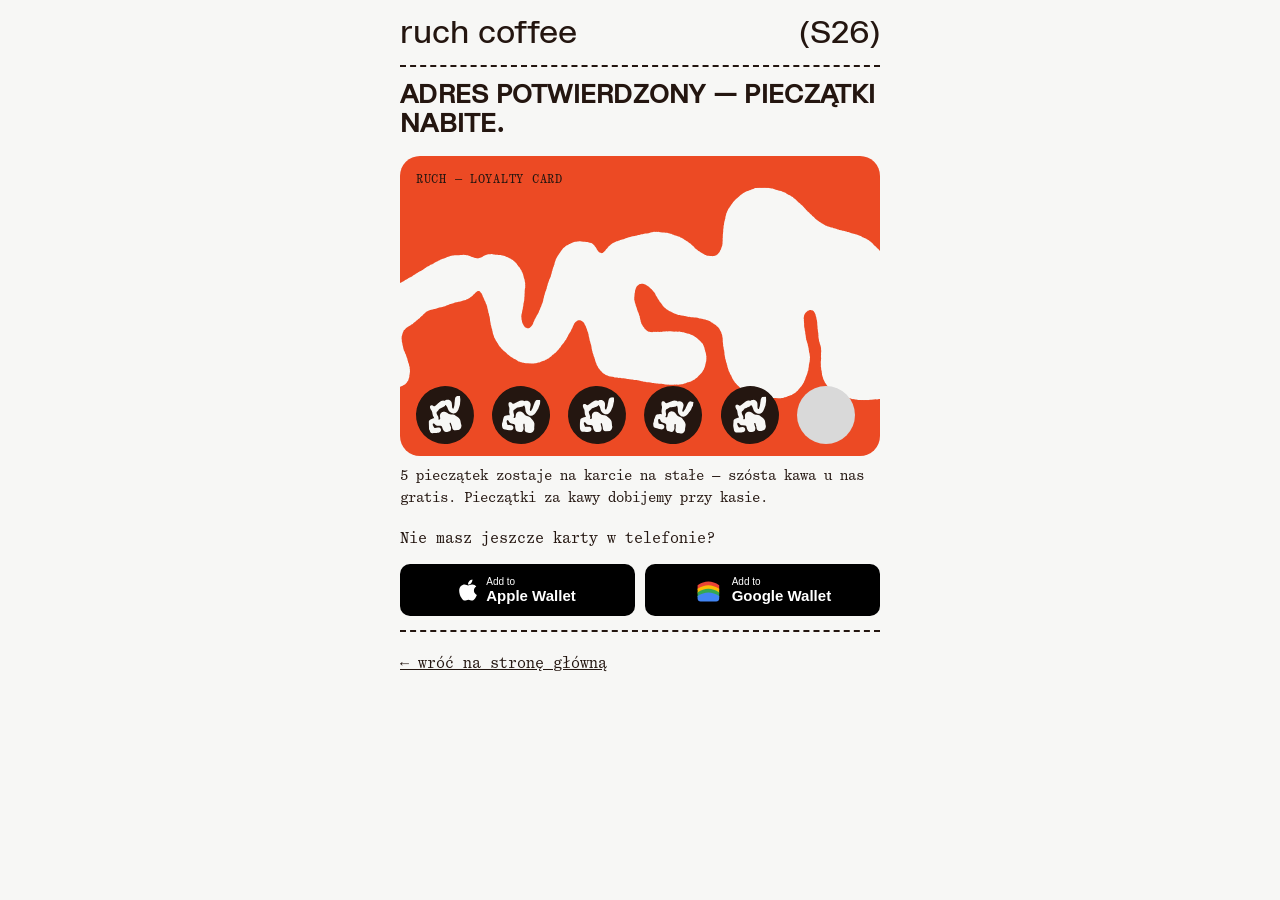
==== commit 17dfa5ee: "Karta bez cienia, podpis jednym fontem, 5 pieczątek zamarkowanych od wejścia Po zapisie animacja nab" ====
--- a/potwierdzenie.html
+++ b/potwierdzenie.html
@@ -35,7 +35,7 @@
       <h1 class="sukces-naglowek">Adres potwierdzony — pieczątki nabite.</h1>
 
       <div class="karta nabita">
-        <p class="karta-podpis"><svg class="logo-inline" viewBox="0 0 1080 413" role="img" aria-label="ruch"><use href="#znak-ruch"/></svg> — loyalty card</p>
+        <p class="karta-podpis">ruch — loyalty card</p>
         <svg class="karta-znak" viewBox="0 0 1080 413" aria-hidden="true"><use href="#znak-ruch"/></svg>
         <div class="karta-pieczatki" role="img" aria-label="5 z 6 pieczątek nabitych, szósta kawa gratis">
           <span class="pieczatka p-1"><svg viewBox="0 0 517 490" aria-hidden="true"><use href="#znak-bazgrol"/></svg></span>
--- a/style.css
+++ b/style.css
@@ -239,7 +239,6 @@
   border-radius: 20px;
   background: #EC4A24; /* karta to fizyczny obiekt — nie zmienia się z motywem */
   overflow: hidden;
-  box-shadow: 8px 8px 0 rgba(36, 22, 16, 0.9);
 }
 
 .karta-znak {
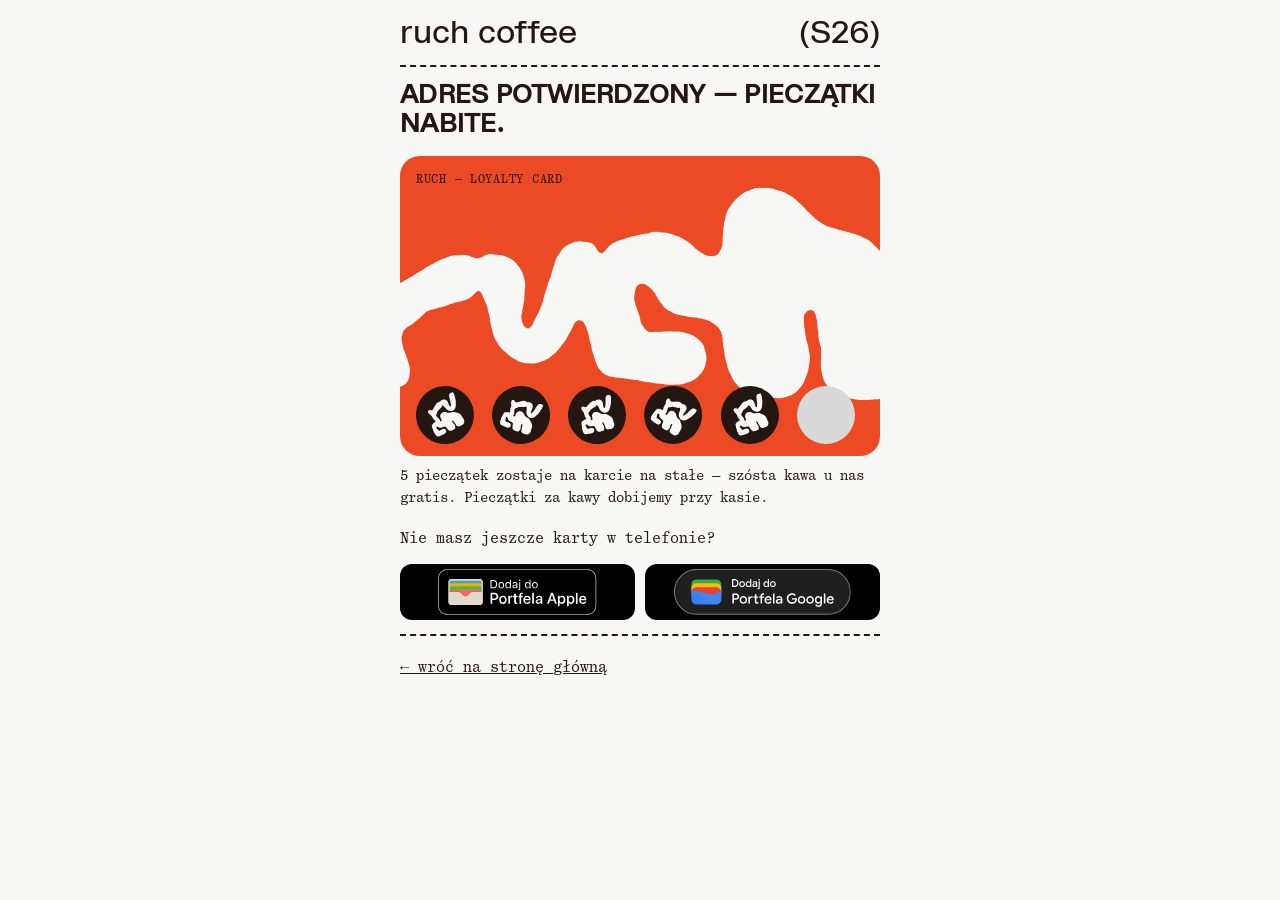
==== commit 8dcd9820: "Oficjalne badge Wallet (PL) z pliku community: Dodaj do Portfela Apple/Google Mobile: pod sobą na sz" ====
--- a/potwierdzenie.html
+++ b/potwierdzenie.html
@@ -52,20 +52,14 @@
 
       <!-- fallback: mail potwierdzony, ale karty jeszcze nie ma w portfelu -->
       <p class="krok-2-intro" style="margin-top:18px">Nie masz jeszcze karty w telefonie?</p>
-      <!-- TODO backend: oficjalne badge i podpisane linki od dostawcy kart -->
+      <!-- oficjalne badge (Figma Community, wariant PL); TODO backend:
+           podpiąć podpisane linki od dostawcy kart -->
       <div class="wallet-badges">
         <a class="badge" href="#" aria-disabled="true">
-          <svg viewBox="0 0 384 512" aria-hidden="true"><path fill="currentColor" d="M318.7 268.7c-.2-36.7 16.4-64.4 50-84.8-18.8-26.9-47.2-41.7-84.7-44.6-35.5-2.8-74.3 20.7-88.5 20.7-15 0-49.4-19.7-76.4-19.7C63.3 141.2 4 184.8 4 273.5q0 39.3 14.4 81.2c12.8 36.7 59 126.7 107.2 125.2 25.2-.6 43-17.9 75.8-17.9 31.8 0 48.3 17.9 76.4 17.9 48.6-.7 90.4-82.5 102.6-119.3-65.2-30.7-61.7-90-61.7-91.9zm-56.6-164.2c27.3-32.4 24.8-61.9 24-72.5-24.1 1.4-52 16.4-67.9 34.9-17.5 19.8-27.8 44.3-25.6 71.9 26.1 2 49.9-11.4 69.5-34.3z"/></svg>
-          <span class="badge-txt"><small>Add to</small><strong>Apple Wallet</strong></span>
+          <img src="assets/badge-apple.svg" alt="Dodaj do Portfela Apple" height="46">
         </a>
         <a class="badge" href="#" aria-disabled="true">
-          <svg viewBox="0 0 48 40" aria-hidden="true">
-            <path fill="#EA4335" d="M6 12 C18 4 30 4 42 12 L42 20 C30 12 18 12 6 20 Z"/>
-            <path fill="#FBBC04" d="M6 18 C18 10 30 10 42 18 L42 26 C30 18 18 18 6 26 Z"/>
-            <path fill="#34A853" d="M6 24 C18 16 30 16 42 24 L42 32 C30 24 18 24 6 32 Z"/>
-            <path fill="#4285F4" d="M6 30 C18 22 30 22 42 30 L42 34 C42 37 40 39 37 39 L11 39 C8 39 6 37 6 34 Z"/>
-          </svg>
-          <span class="badge-txt"><small>Add to</small><strong>Google Wallet</strong></span>
+          <img src="assets/badge-google.svg" alt="Dodaj do Portfela Google" height="46">
         </a>
       </div>
     </section>
--- a/style.css
+++ b/style.css
@@ -306,12 +306,12 @@
   border: 0;
 }
 
-/* każda pieczątka przybita pod innym kątem */
-.karta.nabita .p-1 { rotate: -9deg; }
-.karta.nabita .p-2 { rotate: 6deg; }
-.karta.nabita .p-3 { rotate: -3deg; }
-.karta.nabita .p-4 { rotate: 11deg; }
-.karta.nabita .p-5 { rotate: -6deg; }
+/* każda pieczątka przybita pod innym, mocnym kątem */
+.karta.nabita .p-1 { rotate: -28deg; }
+.karta.nabita .p-2 { rotate: 19deg; }
+.karta.nabita .p-3 { rotate: -14deg; }
+.karta.nabita .p-4 { rotate: 32deg; }
+.karta.nabita .p-5 { rotate: -21deg; }
 
 /* nabijanie po kolei — na wyraźne życzenie Kamila (PROMPT mówił: bez animacji) */
 @keyframes nabij {
@@ -331,32 +331,31 @@
   .karta .pieczatka { animation: none !important; }
 }
 
-/* ── badge portfeli (atrapy oficjalnych — TODO podmiana) ────── */
+/* ── oficjalne badge portfeli (PL) ──────────────────────────── */
 
 .wallet-badges {
   display: flex;
+  flex-direction: column; /* mobile: pod sobą, na szerokość karty */
   gap: 10px;
   margin-top: 16px;
 }
 
 .badge {
-  flex: 1;
   display: flex;
   align-items: center;
   justify-content: center;
-  gap: 9px;
-  height: 52px;
-  background: #000;
-  color: #fff;
-  border-radius: 10px;
-  text-decoration: none;
-}
-
-.badge > svg { height: 24px; width: auto; flex: none; }
-
-.badge-txt { display: flex; flex-direction: column; line-height: 1.15; text-align: left; }
-.badge-txt small { font-size: 10px; font-weight: 400; font-family: 'Helvetica Neue', Arial, sans-serif; }
-.badge-txt strong { font-size: 15px; font-weight: 600; font-family: 'Helvetica Neue', Arial, sans-serif; }
+  width: 100%;
+  height: 56px;
+  background: #000; /* czarny pas zlewa się z tłem badge'a */
+  border-radius: 12px;
+}
+
+.badge img { height: 46px; width: auto; display: block; }
+
+@media (min-width: 560px) {
+  .wallet-badges { flex-direction: row; }
+  .badge { flex: 1; }
+}
 
 /* ── krok 2: mail za pieczątki (odsłaniany po kliknięciu badge) ─ */
 
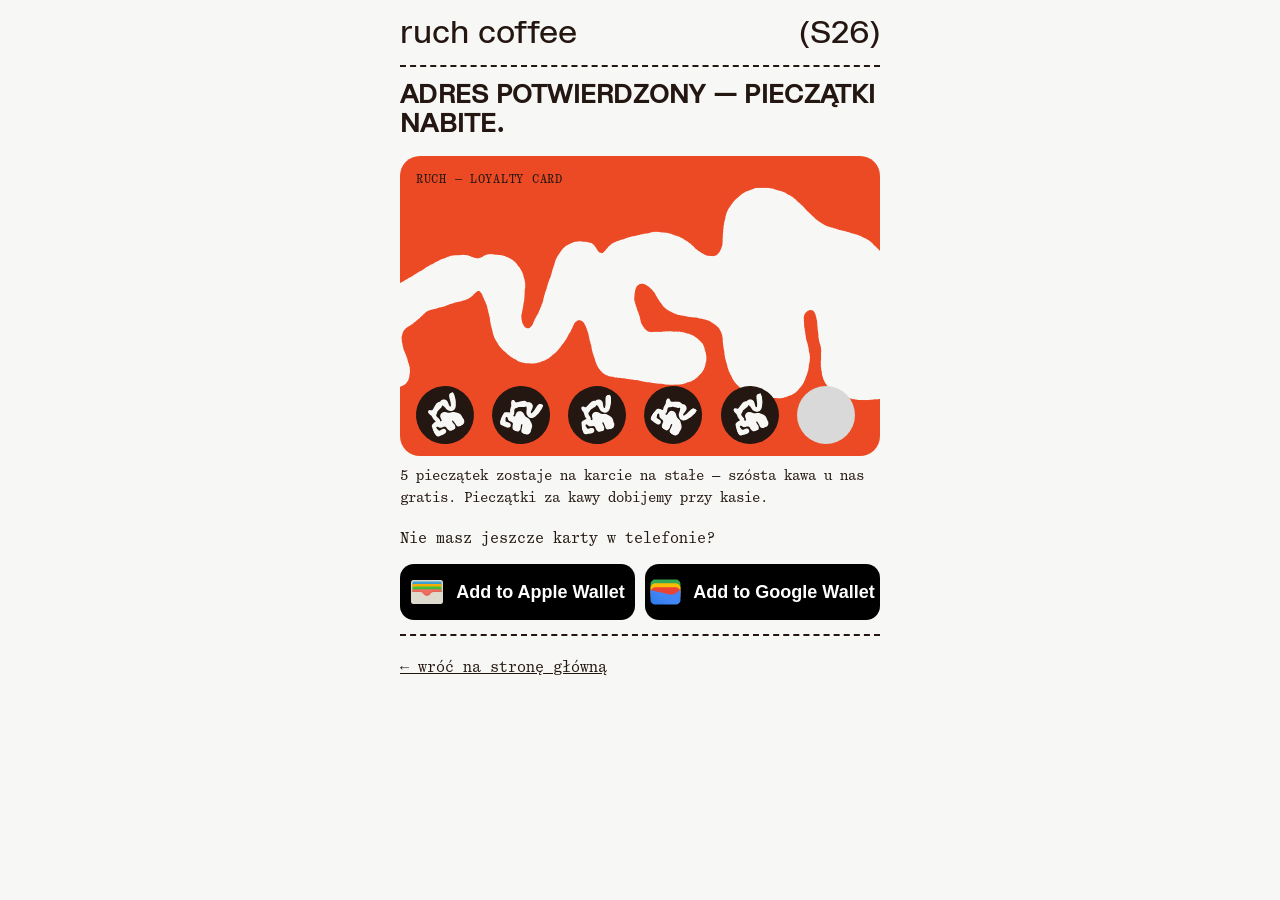
==== commit 399976c5: "Badge Wallet w jednej linii: oficjalna ikona + Add to Apple/Google Wallet, bez obwódek, wspólne czar" ====
--- a/potwierdzenie.html
+++ b/potwierdzenie.html
@@ -56,10 +56,12 @@
            podpiąć podpisane linki od dostawcy kart -->
       <div class="wallet-badges">
         <a class="badge" href="#" aria-disabled="true">
-          <img src="assets/badge-apple.svg" alt="Dodaj do Portfela Apple" height="46">
+          <img src="assets/badge-apple.svg" alt="" height="26">
+          <span>Add to Apple Wallet</span>
         </a>
         <a class="badge" href="#" aria-disabled="true">
-          <img src="assets/badge-google.svg" alt="Dodaj do Portfela Google" height="46">
+          <img src="assets/badge-google.svg" alt="" height="24">
+          <span>Add to Google Wallet</span>
         </a>
       </div>
     </section>
--- a/style.css
+++ b/style.css
@@ -344,13 +344,23 @@
   display: flex;
   align-items: center;
   justify-content: center;
+  gap: 12px;
   width: 100%;
   height: 56px;
-  background: #000; /* czarny pas zlewa się z tłem badge'a */
-  border-radius: 12px;
-}
-
-.badge img { height: 46px; width: auto; display: block; }
+  background: #000;
+  border-radius: 14px;
+  text-decoration: none;
+}
+
+.badge img { height: 26px; width: auto; display: block; }
+
+.badge span {
+  color: #fff;
+  font-family: 'Helvetica Neue', Arial, sans-serif;
+  font-size: 18px;
+  font-weight: 600;
+  white-space: nowrap;
+}
 
 @media (min-width: 560px) {
   .wallet-badges { flex-direction: row; }
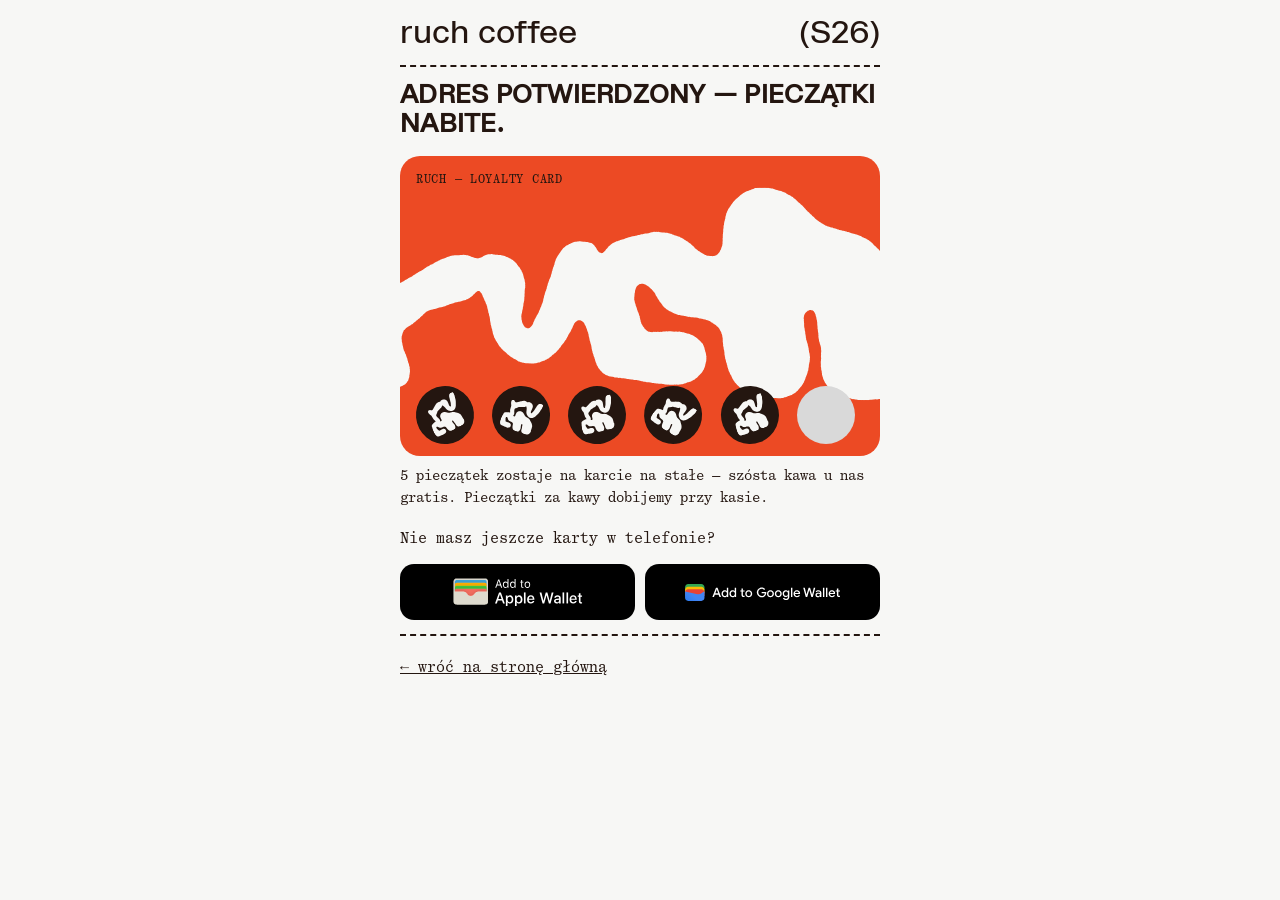
==== commit 9a9fece6: "Oficjalne badge EN z fontami z Figmy (wektory), kroki 1/2, pieczątki znikają po dodaniu karty - badg" ====
--- a/potwierdzenie.html
+++ b/potwierdzenie.html
@@ -56,12 +56,10 @@
            podpiąć podpisane linki od dostawcy kart -->
       <div class="wallet-badges">
         <a class="badge" href="#" aria-disabled="true">
-          <img src="assets/badge-apple.svg" alt="" height="26">
-          <span>Add to Apple Wallet</span>
+          <img src="assets/badge-apple.svg" alt="Add to Apple Wallet" height="30">
         </a>
         <a class="badge" href="#" aria-disabled="true">
-          <img src="assets/badge-google.svg" alt="" height="24">
-          <span>Add to Google Wallet</span>
+          <img src="assets/badge-google.svg" alt="Add to Google Wallet" height="19">
         </a>
       </div>
     </section>
--- a/style.css
+++ b/style.css
@@ -352,19 +352,44 @@
   text-decoration: none;
 }
 
-.badge img { height: 26px; width: auto; display: block; }
-
-.badge span {
-  color: #fff;
-  font-family: 'Helvetica Neue', Arial, sans-serif;
-  font-size: 18px;
-  font-weight: 600;
-  white-space: nowrap;
-}
+.badge img { width: auto; display: block; } /* wysokość z atrybutu height */
 
 @media (min-width: 560px) {
   .wallet-badges { flex-direction: row; }
   .badge { flex: 1; }
+}
+
+/* ── etykiety kroków ────────────────────────────────────────── */
+
+.krok {
+  display: flex;
+  align-items: center;
+  gap: 10px;
+  font-family: var(--mono);
+  font-size: 13px;
+  text-transform: uppercase;
+  letter-spacing: 0.06em;
+  margin-top: 18px;
+}
+
+.krok-nr {
+  border: 2px solid var(--ink);
+  border-radius: 50%; /* elipsa, jak reszta */
+  padding: 2px 12px;
+}
+
+.krok-fajka {
+  font-weight: 400;
+  color: var(--cta-tlo);
+}
+
+.krok-fajka:not([hidden]) {
+  display: inline-block;
+  animation: nabij 0.3s backwards;
+}
+
+@media (prefers-reduced-motion: reduce) {
+  .krok-fajka { animation: none !important; }
 }
 
 /* ── krok 2: mail za pieczątki (odsłaniany po kliknięciu badge) ─ */
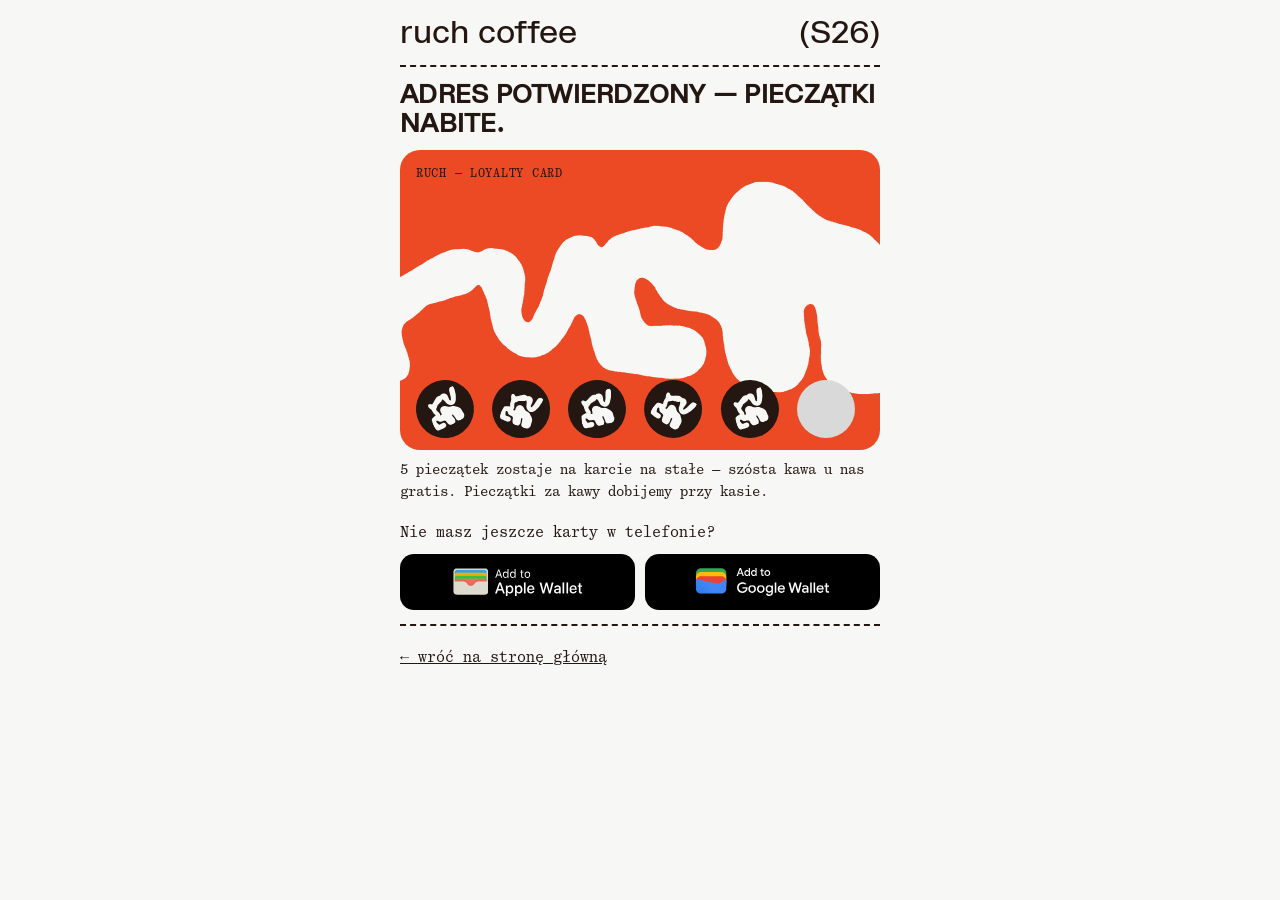
==== commit b8845c6e: "Badge: Apple w jednej linii (przesunięte oryginalne wektory), desktop dwuliniowe obok siebie - mobil" ====
--- a/potwierdzenie.html
+++ b/potwierdzenie.html
@@ -56,10 +56,16 @@
            podpiąć podpisane linki od dostawcy kart -->
       <div class="wallet-badges">
         <a class="badge" href="#" aria-disabled="true">
-          <img src="assets/badge-apple.svg" alt="Add to Apple Wallet" height="30">
+          <picture>
+            <source media="(min-width: 560px)" srcset="assets/badge-apple-2l.svg">
+            <img src="assets/badge-apple.svg" alt="Add to Apple Wallet" height="30">
+          </picture>
         </a>
         <a class="badge" href="#" aria-disabled="true">
-          <img src="assets/badge-google.svg" alt="Add to Google Wallet" height="19">
+          <picture>
+            <source media="(min-width: 560px)" srcset="assets/badge-google-2l.svg">
+            <img src="assets/badge-google.svg" alt="Add to Google Wallet" height="18">
+          </picture>
         </a>
       </div>
     </section>
--- a/style.css
+++ b/style.css
@@ -51,6 +51,11 @@
   --cta-hover-tekst: #241610;
 }
 
+/* pomarańczowy motyw: kroki i karta w odwróconych kolorach */
+:root[data-motyw='pomaranczowy'] .krok-nr { background: #F7F7F5; color: #EC4A24; }
+:root[data-motyw='pomaranczowy'] .karta { background: #E9E4DD; }
+:root[data-motyw='pomaranczowy'] .karta .karta-znak { color: #EC4A24; }
+
 * { margin: 0; padding: 0; box-sizing: border-box; }
 
 html { color-scheme: light; }
@@ -97,7 +102,7 @@
   width: min(114vw, 780px);
   margin-left: calc(50% - min(57vw, 390px));
   margin-top: -34px; /* znak wchodzi pod (S26) */
-  margin-bottom: -52px; /* kreska i nagłówek podchodzą pod znak, jak w menu */
+  margin-bottom: -60px; /* kreska i nagłówek podchodzą pod znak, jak w menu */
   pointer-events: none;
 }
 
@@ -235,7 +240,7 @@
 .karta {
   position: relative;
   aspect-ratio: 8 / 5;
-  margin-top: 18px;
+  margin-top: 12px;
   border-radius: 20px;
   background: #EC4A24; /* karta to fizyczny obiekt — nie zmienia się z motywem */
   overflow: hidden;
@@ -337,7 +342,7 @@
   display: flex;
   flex-direction: column; /* mobile: pod sobą, na szerokość karty */
   gap: 10px;
-  margin-top: 16px;
+  margin-top: 12px;
 }
 
 .badge {
@@ -357,6 +362,7 @@
 @media (min-width: 560px) {
   .wallet-badges { flex-direction: row; }
   .badge { flex: 1; }
+  .badge img { height: 30px; } /* wersje dwuliniowe mają wspólną wysokość */
 }
 
 /* ── etykiety kroków ────────────────────────────────────────── */
@@ -365,17 +371,20 @@
   display: flex;
   align-items: center;
   gap: 10px;
+  font-family: var(--grotesk); /* opis kroku: grotesk, małe litery */
+  font-size: 16px;
+  margin-top: 10px;
+}
+
+.krok-nr {
   font-family: var(--mono);
   font-size: 13px;
   text-transform: uppercase;
   letter-spacing: 0.06em;
-  margin-top: 18px;
-}
-
-.krok-nr {
-  border: 2px solid var(--ink);
+  background: var(--orange);
+  color: #F7F7F5;
   border-radius: 50%; /* elipsa, jak reszta */
-  padding: 2px 12px;
+  padding: 4px 14px;
 }
 
 .krok-fajka {
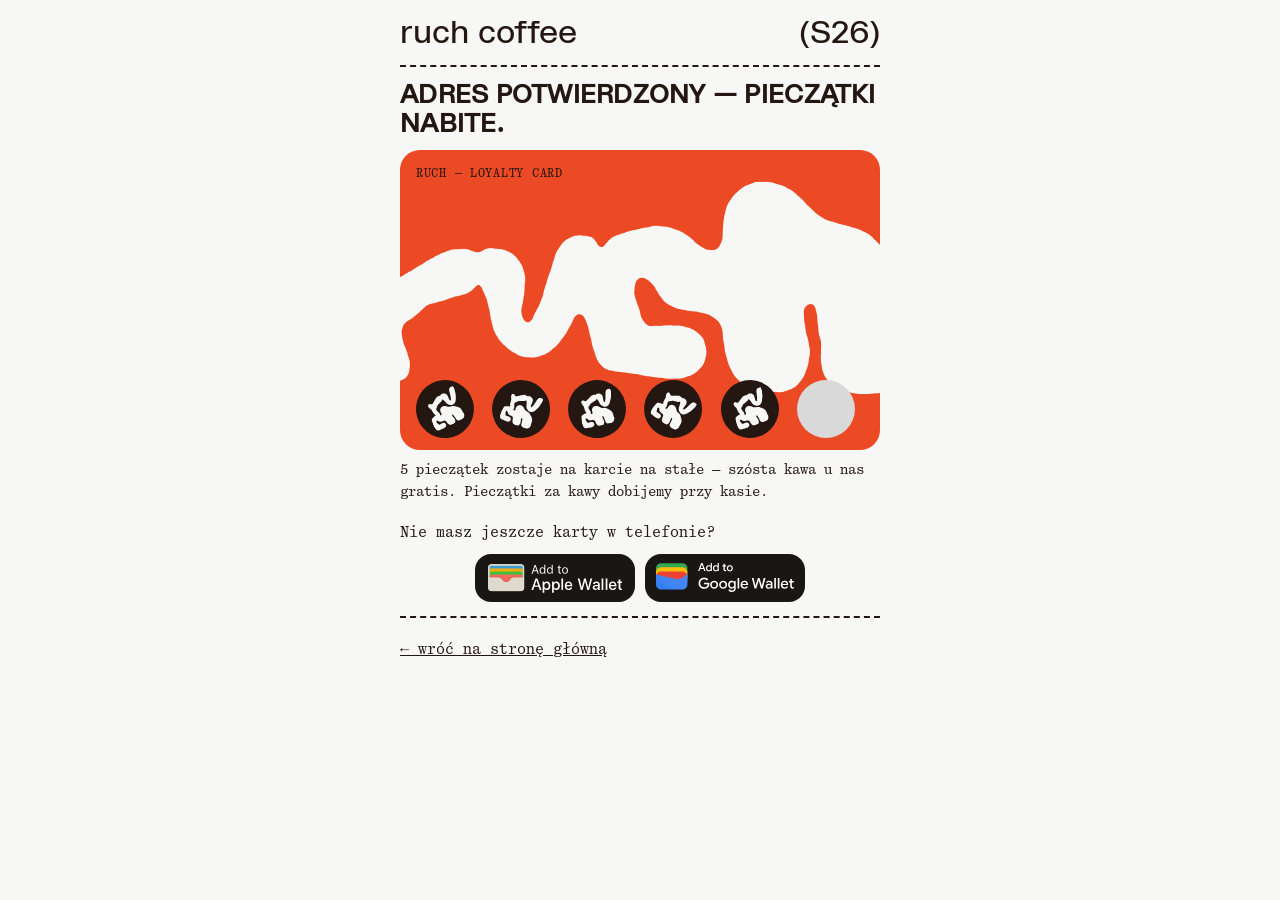
==== commit 29d25965: "Przyciski Wallet z Figmy od Kamila 1:1 — szerokie na mobile, wąskie na desktopie Pliki mają własne t" ====
--- a/potwierdzenie.html
+++ b/potwierdzenie.html
@@ -58,13 +58,13 @@
         <a class="badge" href="#" aria-disabled="true">
           <picture>
             <source media="(min-width: 560px)" srcset="assets/badge-apple-2l.svg">
-            <img src="assets/badge-apple.svg" alt="Add to Apple Wallet" height="30">
+            <img src="assets/badge-apple.svg" alt="Add to Apple Wallet">
           </picture>
         </a>
         <a class="badge" href="#" aria-disabled="true">
           <picture>
             <source media="(min-width: 560px)" srcset="assets/badge-google-2l.svg">
-            <img src="assets/badge-google.svg" alt="Add to Google Wallet" height="18">
+            <img src="assets/badge-google.svg" alt="Add to Google Wallet">
           </picture>
         </a>
       </div>
--- a/style.css
+++ b/style.css
@@ -336,33 +336,26 @@
   .karta .pieczatka { animation: none !important; }
 }
 
-/* ── oficjalne badge portfeli (PL) ──────────────────────────── */
+/* ── przyciski Wallet przygotowane przez Kamila w Figmie ────── */
+/* pliki mają własne tło (#1A1614) i zaokrąglenia — bez dorabiania */
 
 .wallet-badges {
   display: flex;
-  flex-direction: column; /* mobile: pod sobą, na szerokość karty */
+  flex-direction: column; /* mobile: szerokie, pod sobą, na szerokość karty */
   gap: 10px;
   margin-top: 12px;
 }
 
-.badge {
-  display: flex;
-  align-items: center;
-  justify-content: center;
-  gap: 12px;
-  width: 100%;
-  height: 56px;
-  background: #000;
-  border-radius: 14px;
-  text-decoration: none;
-}
-
-.badge img { width: auto; display: block; } /* wysokość z atrybutu height */
+.badge { display: block; }
+
+.badge picture { display: block; }
+
+.badge img { width: 100%; height: auto; display: block; }
 
 @media (min-width: 560px) {
-  .wallet-badges { flex-direction: row; }
-  .badge { flex: 1; }
-  .badge img { height: 30px; } /* wersje dwuliniowe mają wspólną wysokość */
+  .wallet-badges { flex-direction: row; justify-content: center; }
+  .badge { flex: 0 0 auto; }
+  .badge img { width: auto; height: 48px; } /* desktop: wąskie, naturalny rozmiar */
 }
 
 /* ── etykiety kroków ────────────────────────────────────────── */
@@ -372,7 +365,7 @@
   align-items: center;
   gap: 10px;
   font-family: var(--grotesk); /* opis kroku: grotesk, małe litery */
-  font-size: 16px;
+  font-size: 14px;
   margin-top: 10px;
 }
 
